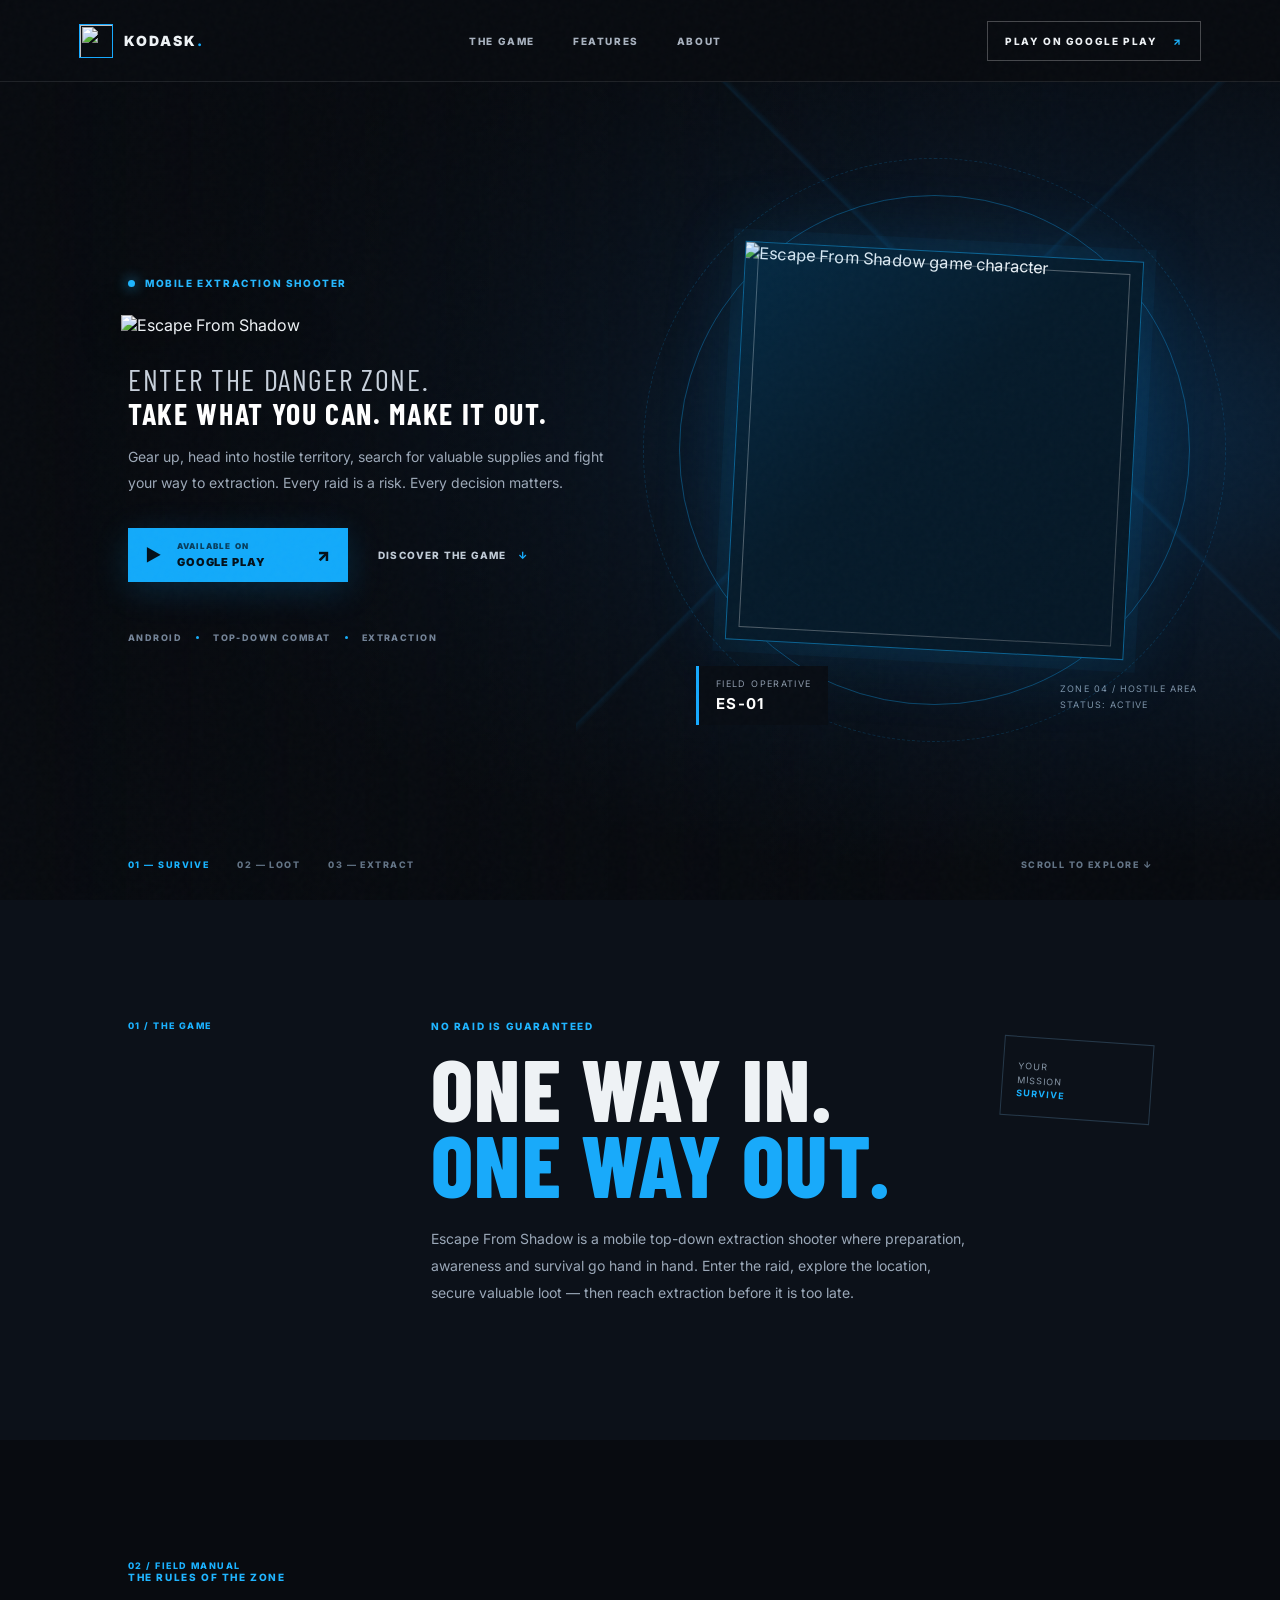
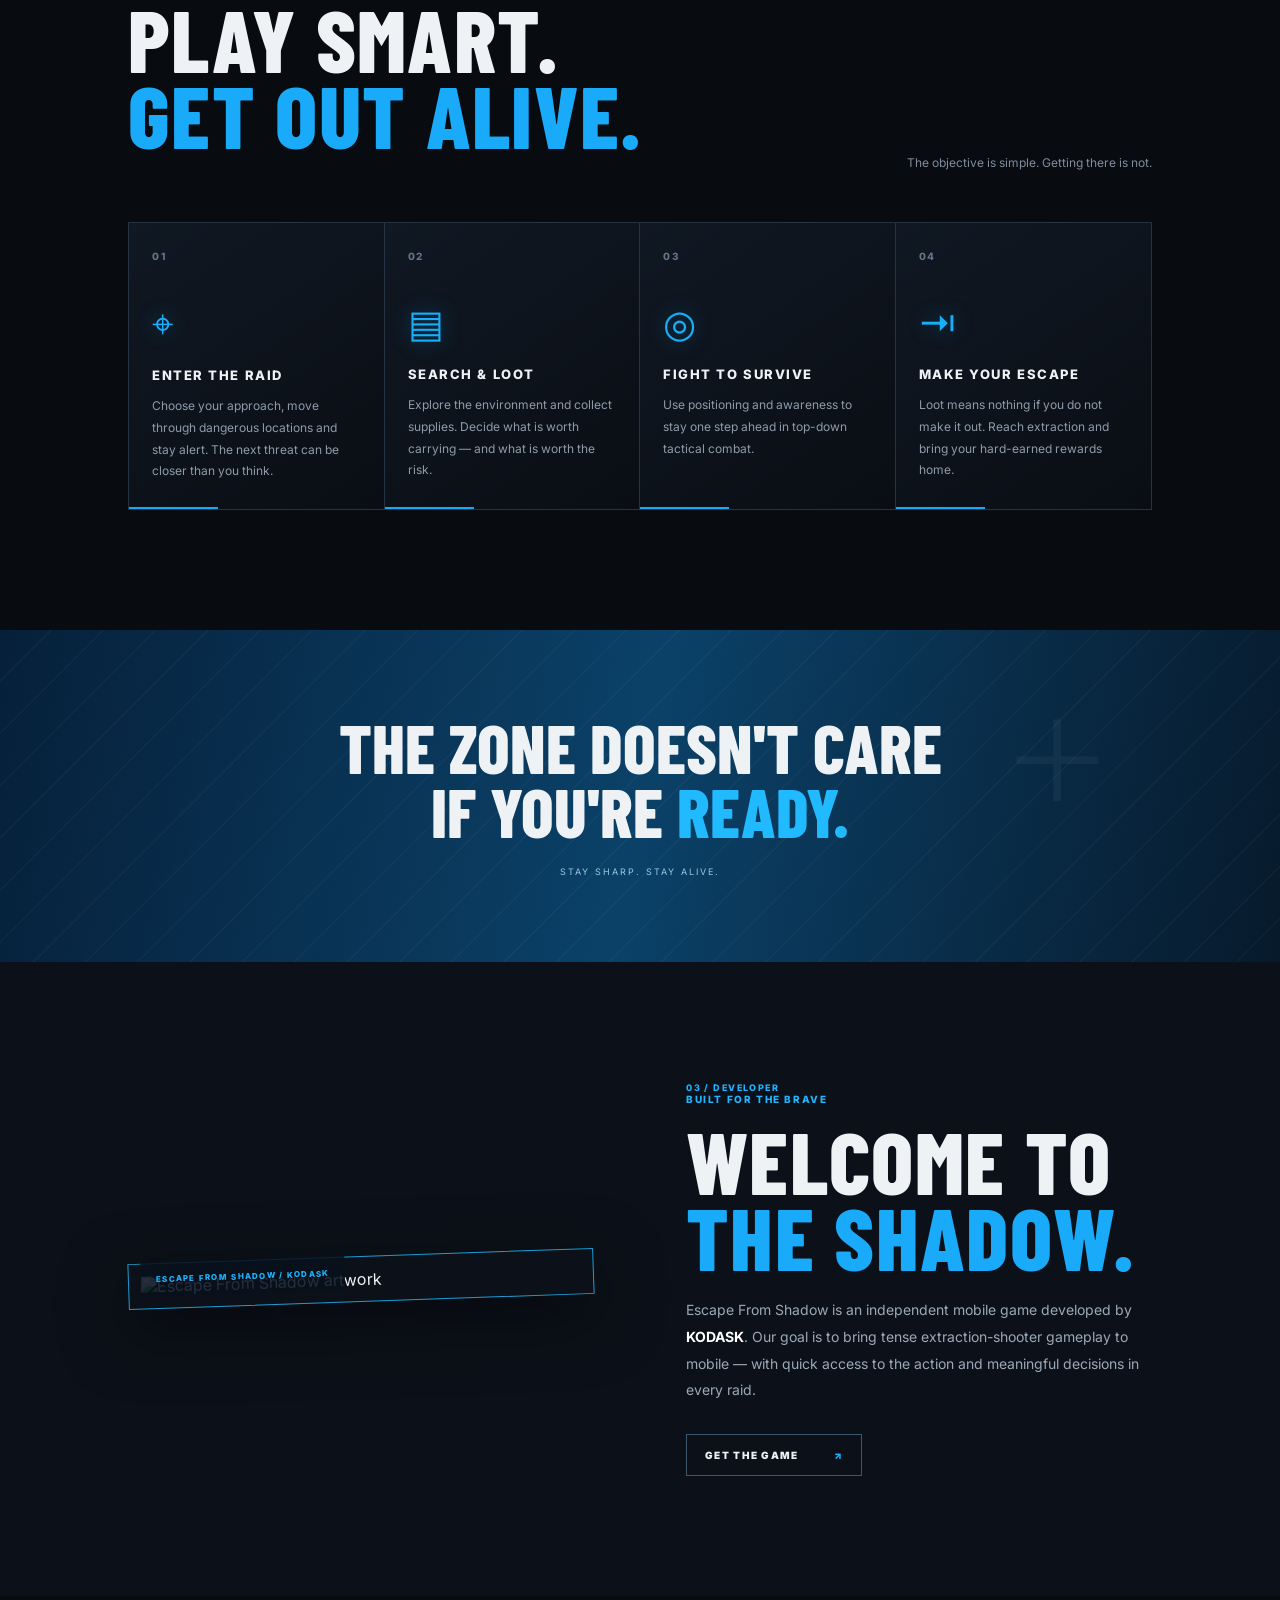
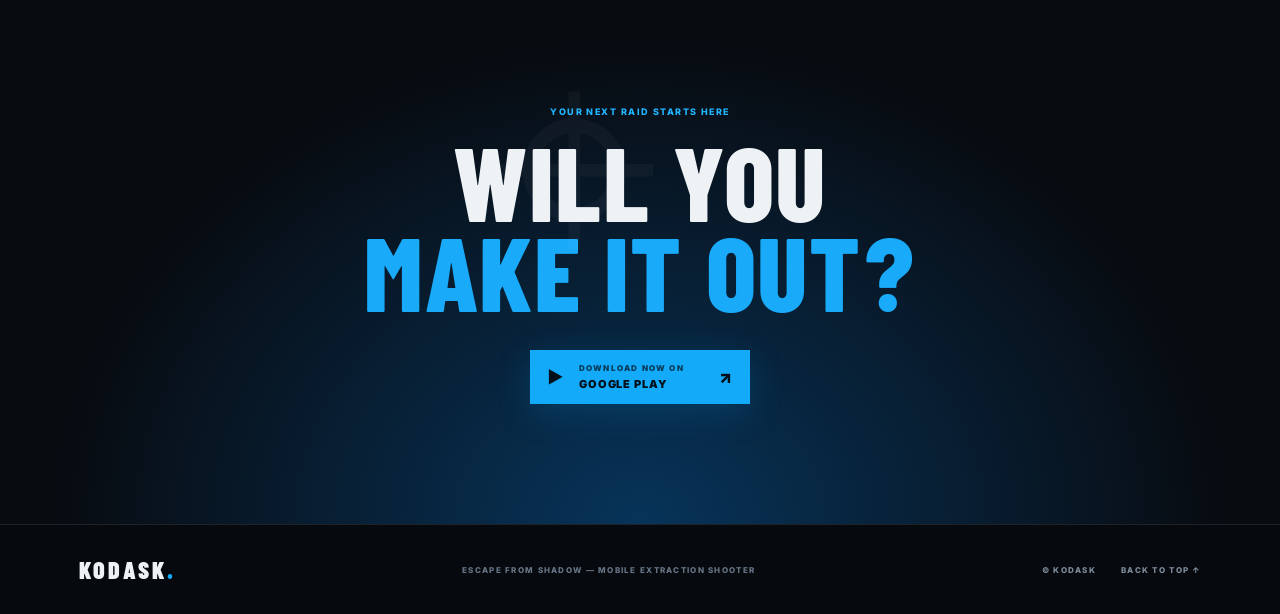
==== index.html @ 55c6c9d5 "test lending" ====
<!doctype html>
<html lang="en">
<head>
  <meta charset="utf-8">
  <meta name="viewport" content="width=device-width, initial-scale=1">
  <meta name="theme-color" content="#080b10">
  <meta name="description" content="Escape From Shadow — a mobile top-down extraction shooter. Gear up, enter the danger zone, collect valuable loot and make it out.">
  <meta property="og:type" content="website">
  <meta property="og:title" content="Escape From Shadow">
  <meta property="og:description" content="Enter the danger zone. Take what you can. Make it out.">
  <meta property="og:image" content="assets/app-icon.png">
  <title>Escape From Shadow — KODASK</title>
  <link rel="icon" type="image/png" href="assets/app-icon.png">
  <link rel="preconnect" href="https://fonts.googleapis.com">
  <link rel="preconnect" href="https://fonts.gstatic.com" crossorigin>
  <link href="https://fonts.googleapis.com/css2?family=Barlow+Condensed:wght@500;600;700;800;900&family=Inter:wght@400;500;600;700;800&display=swap" rel="stylesheet">
  <link rel="stylesheet" href="style.css">
</head>
<body>
  <div class="noise" aria-hidden="true"></div>
  <header class="topbar">
    <a class="brand" href="#top" aria-label="Escape From Shadow home">
      <img src="assets/app-icon.png" alt="" class="brand-icon">
      <span>KODASK<span class="brand-dot">.</span></span>
    </a>
    <nav>
      <a href="#game">THE GAME</a>
      <a href="#features">FEATURES</a>
      <a href="#about">ABOUT</a>
    </nav>
    <a class="nav-cta" href="https://play.google.com/store/apps/details?id=com.kodask.escapefromshadow" target="_blank" rel="noopener">PLAY ON GOOGLE PLAY <span>↗</span></a>
  </header>

  <main id="top">
    <section class="hero">
      <div class="hero-grid"></div>
      <div class="hero-copy">
        <div class="eyebrow"><span class="pulse"></span> MOBILE EXTRACTION SHOOTER</div>
        <img class="wordmark" src="assets/logo.png" alt="Escape From Shadow">
        <p class="hero-lead">ENTER THE DANGER ZONE.<br><strong>TAKE WHAT YOU CAN. MAKE IT OUT.</strong></p>
        <p class="hero-description">Gear up, head into hostile territory, search for valuable supplies and fight your way to extraction. Every raid is a risk. Every decision matters.</p>
        <div class="hero-actions">
          <a class="button button-primary" href="https://play.google.com/store/apps/details?id=com.kodask.escapefromshadow" target="_blank" rel="noopener">
            <span class="play-mark">▶</span><span><small>AVAILABLE ON</small> GOOGLE PLAY</span><span class="arrow">↗</span>
          </a>
          <a class="text-link" href="#game">DISCOVER THE GAME <span>↓</span></a>
        </div>
        <div class="hero-meta"><span>ANDROID</span><i></i><span>TOP-DOWN COMBAT</span><i></i><span>EXTRACTION</span></div>
      </div>
      <div class="hero-art">
        <div class="target target-one"></div><div class="target target-two"></div>
        <div class="art-frame"><img src="assets/app-icon.png" alt="Escape From Shadow game character"></div>
        <div class="art-label"><span>FIELD OPERATIVE</span><b>ES-01</b></div>
        <div class="coordinates">ZONE 04 / HOSTILE AREA<br>STATUS: ACTIVE</div>
      </div>
      <div class="hero-bottom"><span>01 — SURVIVE</span><span>02 — LOOT</span><span>03 — EXTRACT</span><span class="scroll-note">SCROLL TO EXPLORE ↓</span></div>
    </section>

    <section class="intro section" id="game">
      <div class="section-index">01 / THE GAME</div>
      <div class="intro-content">
        <p class="kicker">NO RAID IS GUARANTEED</p>
        <h1>ONE WAY IN.<br><em>ONE WAY OUT.</em></h1>
        <p class="intro-text">Escape From Shadow is a mobile top-down extraction shooter where preparation, awareness and survival go hand in hand. Enter the raid, explore the location, secure valuable loot — then reach extraction before it is too late.</p>
      </div>
      <div class="intro-stamp"><img src="assets/app-icon.png" alt=""><span>YOUR<br>MISSION<br><b>SURVIVE</b></span></div>
    </section>

    <section class="features section" id="features">
      <div class="section-heading">
        <div><div class="section-index">02 / FIELD MANUAL</div><p class="kicker">THE RULES OF THE ZONE</p><h2>PLAY SMART.<br><em>GET OUT ALIVE.</em></h2></div>
        <p class="heading-note">The objective is simple. Getting there is not.</p>
      </div>
      <div class="feature-grid">
        <article class="feature-card feature-main">
          <div class="feature-number">01</div><div class="feature-symbol">⌖</div>
          <h3>ENTER THE RAID</h3><p>Choose your approach, move through dangerous locations and stay alert. The next threat can be closer than you think.</p>
          <span class="card-line"></span>
        </article>
        <article class="feature-card">
          <div class="feature-number">02</div><div class="feature-symbol">▤</div>
          <h3>SEARCH & LOOT</h3><p>Explore the environment and collect supplies. Decide what is worth carrying — and what is worth the risk.</p>
          <span class="card-line"></span>
        </article>
        <article class="feature-card">
          <div class="feature-number">03</div><div class="feature-symbol">◎</div>
          <h3>FIGHT TO SURVIVE</h3><p>Use positioning and awareness to stay one step ahead in top-down tactical combat.</p>
          <span class="card-line"></span>
        </article>
        <article class="feature-card">
          <div class="feature-number">04</div><div class="feature-symbol">⇥</div>
          <h3>MAKE YOUR ESCAPE</h3><p>Loot means nothing if you do not make it out. Reach extraction and bring your hard-earned rewards home.</p>
          <span class="card-line"></span>
        </article>
      </div>
    </section>

    <section class="quote-band">
      <div class="quote-cross">+</div>
      <p>THE ZONE DOESN'T CARE<br>IF YOU'RE <em>READY.</em></p>
      <span>STAY SHARP. STAY ALIVE.</span>
    </section>

    <section class="about section" id="about">
      <div class="about-image"><img src="assets/app-icon.png" alt="Escape From Shadow artwork"><div class="image-tag">ESCAPE FROM SHADOW / KODASK</div></div>
      <div class="about-copy">
        <div class="section-index">03 / DEVELOPER</div>
        <p class="kicker">BUILT FOR THE BRAVE</p>
        <h2>WELCOME TO<br><em>THE SHADOW.</em></h2>
        <p>Escape From Shadow is an independent mobile game developed by <strong>KODASK</strong>. Our goal is to bring tense extraction-shooter gameplay to mobile — with quick access to the action and meaningful decisions in every raid.</p>
        <a class="outline-link" href="https://play.google.com/store/apps/details?id=com.kodask.escapefromshadow" target="_blank" rel="noopener">GET THE GAME <span>↗</span></a>
      </div>
    </section>

    <section class="final-cta">
      <div class="final-crosshair">⌖</div>
      <p class="kicker">YOUR NEXT RAID STARTS HERE</p>
      <h2>WILL YOU<br><em>MAKE IT OUT?</em></h2>
      <a class="button button-primary" href="https://play.google.com/store/apps/details?id=com.kodask.escapefromshadow" target="_blank" rel="noopener"><span class="play-mark">▶</span><span><small>DOWNLOAD NOW ON</small> GOOGLE PLAY</span><span class="arrow">↗</span></a>
    </section>
  </main>

  <footer>
    <a class="footer-brand" href="#top">KODASK<span>.</span></a>
    <p>ESCAPE FROM SHADOW — MOBILE EXTRACTION SHOOTER</p>
    <div class="footer-right"><span>© <span id="year"></span> KODASK</span><a href="#top">BACK TO TOP ↑</a></div>
  </footer>
  <script src="script.js"></script>
</body>
</html>
---- style.css ----
*{box-sizing:border-box}html{scroll-behavior:smooth}body{margin:0;background:#080b10;color:#eef2f5;font-family:Inter,Arial,sans-serif;overflow-x:hidden}a{color:inherit;text-decoration:none}.noise{position:fixed;inset:0;pointer-events:none;z-index:10;opacity:.045;background-image:url("data:image/svg+xml,%3Csvg viewBox='0 0 180 180' xmlns='http://www.w3.org/2000/svg'%3E%3Cfilter id='n'%3E%3CfeTurbulence type='fractalNoise' baseFrequency='.9' numOctaves='3' stitchTiles='stitch'/%3E%3C/filter%3E%3Crect width='100%25' height='100%25' filter='url(%23n)' opacity='.45'/%3E%3C/svg%3E")}.topbar{height:82px;padding:0 6.2%;display:flex;align-items:center;justify-content:space-between;border-bottom:1px solid #ffffff18;background:#080b10;position:absolute;z-index:5;top:0;left:0;width:100%}.brand{display:flex;align-items:center;gap:11px;font-weight:900;letter-spacing:.14em;font-size:14px}.brand-icon{width:34px;height:34px;object-fit:cover;border:1px solid #16a9ff}.brand-dot,.footer-brand span{color:#11aaff}.topbar nav{display:flex;gap:38px}.topbar nav a,.nav-cta,.hero-meta,.eyebrow,.hero-bottom,.section-index,.kicker,.feature-number,.feature-card h3,.image-tag,footer p,.footer-right{font-size:10px;font-weight:800;letter-spacing:.16em}.topbar nav a{color:#a9b3c0;transition:.2s}.topbar nav a:hover,.text-link:hover{color:#20b5ff}.nav-cta{border:1px solid #ffffff40;padding:13px 17px;transition:.2s}.nav-cta:hover,.outline-link:hover{background:#12a9f5;color:#06111a;border-color:#12a9f5}.nav-cta span{color:#1bb4ff;margin-left:12px}.hero{min-height:780px;height:100vh;max-height:980px;position:relative;display:flex;align-items:center;padding:120px 10% 100px;overflow:hidden;background:radial-gradient(ellipse at 78% 48%,#092c4b 0%,#0a1726 28%,#080b10 66%)}.hero:before{content:"";position:absolute;inset:0;background:linear-gradient(90deg,#080b10 0%,#080b10ee 39%,transparent 100%),repeating-linear-gradient(0deg,transparent 0 79px,#ffffff08 80px),repeating-linear-gradient(90deg,transparent 0 79px,#ffffff08 80px);mask-image:linear-gradient(90deg,#000,transparent 95%)}.hero-grid{position:absolute;right:0;top:0;width:55%;height:100%;background:linear-gradient(135deg,transparent 45%,#0785d31a 45.2%,transparent 45.7%),linear-gradient(45deg,transparent 60%,#0785d31c 60.2%,transparent 60.7%)}.hero-copy{position:relative;z-index:2;width:58%;max-width:690px}.eyebrow{color:#26b8ff;display:flex;align-items:center;gap:10px;margin-bottom:26px}.pulse{width:7px;height:7px;border-radius:50%;background:#20b7ff;box-shadow:0 0 13px #20b7ff}.wordmark{width:min(100%,570px);height:auto;max-height:230px;object-fit:contain;object-position:left center;display:block;margin-left:-7px;filter:drop-shadow(0 6px 18px #000)}.hero-lead{font-family:"Barlow Condensed",sans-serif;font-size:clamp(20px,2.5vw,30px);line-height:1.12;letter-spacing:.055em;margin:28px 0 14px;color:#c8d1dc}.hero-lead strong{color:#fff}.hero-description{max-width:480px;color:#9da9b8;font-size:14px;line-height:1.85}.hero-actions{display:flex;align-items:center;gap:30px;margin-top:32px}.button{display:inline-flex;align-items:center;gap:14px;padding:13px 17px;min-width:220px;font-size:11px;font-weight:900;letter-spacing:.08em}.button-primary{background:#13aafa;color:#04111b;box-shadow:0 8px 35px #008fe833;transition:.2s}.button-primary:hover{background:#65ceff;transform:translateY(-3px)}.button small{display:block;font-size:8px;letter-spacing:.15em;opacity:.7;margin-bottom:4px}.play-mark{font-size:17px}.arrow{margin-left:auto;font-size:17px}.text-link{font-size:10px;font-weight:800;letter-spacing:.12em;color:#c1ccd7}.text-link span{color:#16adff;margin-left:8px}.hero-meta{display:flex;align-items:center;gap:14px;color:#738397;margin-top:50px;font-size:9px}.hero-meta i{width:3px;height:3px;background:#18aefa;border-radius:50%}.hero-art{position:absolute;right:8%;top:16%;width:38%;height:68%;max-width:550px;display:grid;place-items:center}.art-frame{position:relative;width:min(82%,440px);aspect-ratio:1;z-index:1;border:1px solid #13aafa80;box-shadow:0 0 0 12px #13aafa0b,0 0 80px #0789d333;transform:rotate(3deg);background:#061b2b;overflow:hidden}.art-frame:before,.art-frame:after{content:"";position:absolute;z-index:2;pointer-events:none}.art-frame:before{inset:12px;border:1px solid #ffffff4d}.art-frame:after{inset:0;background:linear-gradient(135deg,#008fe822,transparent 45%,#06101b55)}.art-frame img{width:100%;height:100%;object-fit:cover;transform:scale(1.02)}.target{position:absolute;border:1px solid #14aaff55;border-radius:50%;aspect-ratio:1}.target-one{width:105%;}.target-two{width:120%;border-style:dashed;opacity:.5}.art-label{position:absolute;z-index:3;bottom:5%;left:1%;background:#080d14;border-left:3px solid #16aaff;padding:12px 17px;font-size:9px;letter-spacing:.15em;color:#8d9aab}.art-label b{display:block;color:#fff;font-size:15px;margin-top:5px}.coordinates{position:absolute;right:-4%;bottom:7%;font-size:9px;line-height:1.8;letter-spacing:.12em;color:#7f94a9}.hero-bottom{position:absolute;bottom:30px;left:10%;right:10%;display:flex;gap:28px;color:#637486;font-size:9px}.hero-bottom span:first-child{color:#18b3ff}.scroll-note{margin-left:auto}.section{padding:120px 10%;position:relative}.section-index{color:#1bb2ff;font-size:9px}.intro{display:grid;grid-template-columns:1fr 2fr 150px;gap:35px;align-items:start;background:#0c1119}.intro-content{max-width:650px}.kicker{color:#20b5ff;margin:0 0 18px}.intro h1,.section h2,.final-cta h2{font-family:"Barlow Condensed",sans-serif;font-size:clamp(52px,7vw,88px);line-height:.86;letter-spacing:.015em;margin:0 0 25px;font-weight:800}.intro h1 em,.section h2 em,.final-cta h2 em{font-style:normal;color:#19aafa}.intro-text,.about-copy>p:not(.kicker){color:#9ba8b8;font-size:14px;line-height:1.9;max-width:610px}.intro-stamp{border:1px solid #26394a;padding:10px;transform:rotate(4deg);margin-top:20px}.intro-stamp img{width:100%;display:block}.intro-stamp span{display:block;font-size:9px;line-height:1.5;letter-spacing:.12em;padding:12px 4px 5px;color:#8796a6}.intro-stamp b{color:#18b2ff}.features{background:#080b10}.section-heading{display:flex;justify-content:space-between;align-items:end;margin-bottom:45px}.heading-note{color:#7f8d9d;font-size:12px;margin-bottom:7px}.feature-grid{display:grid;grid-template-columns:repeat(4,1fr);border:1px solid #263342}.feature-card{min-height:280px;padding:27px 23px;position:relative;background:linear-gradient(145deg,#101823,#0a0e14);border-right:1px solid #263342;overflow:hidden;transition:.25s}.feature-card:last-child{border-right:0}.feature-card:hover{background:linear-gradient(145deg,#102b40,#0b131d);transform:translateY(-5px)}.feature-number{color:#637487}.feature-symbol{font-size:38px;color:#17aefa;margin:38px 0 20px;text-shadow:0 0 20px #0c9be966}.feature-card h3{font-size:13px;letter-spacing:.12em;margin:0 0 12px}.feature-card p{font-size:12px;line-height:1.8;color:#8e9baa;margin:0}.card-line{position:absolute;bottom:0;left:0;width:35%;height:2px;background:#14aafa}.quote-band{padding:85px 10%;text-align:center;background:linear-gradient(100deg,#06203a,#0b4168 50%,#071a2c);position:relative;overflow:hidden}.quote-band:before{content:"";position:absolute;inset:0;background:repeating-linear-gradient(135deg,transparent 0 35px,#ffffff08 36px 37px)}.quote-band p{position:relative;font-family:"Barlow Condensed",sans-serif;font-size:clamp(38px,6vw,68px);font-weight:800;line-height:.95;margin:0}.quote-band em{font-style:normal;color:#22baff}.quote-band span{position:relative;display:block;font-size:9px;letter-spacing:.22em;color:#9bc9e4;margin-top:22px}.quote-cross{position:absolute;right:13%;top:20px;font-size:190px;line-height:1;color:#ffffff0b;font-weight:200}.about{display:grid;grid-template-columns:1fr 1fr;gap:9%;align-items:center;background:#0c1119}.about-image{position:relative;border:1px solid #1d9bd2;padding:12px;transform:rotate(-2deg);box-shadow:0 20px 65px #0008}.about-image img{width:100%;display:block}.image-tag{position:absolute;bottom:12px;left:12px;background:#07111cdd;padding:12px 15px;color:#1bb5ff;font-size:8px}.about-copy h2{margin-bottom:23px}.about-copy>p:not(.kicker){margin-bottom:30px}.about-copy strong{color:#fff}.outline-link{display:inline-flex;gap:35px;align-items:center;border:1px solid #3d566c;padding:14px 18px;font-size:10px;font-weight:900;letter-spacing:.13em;transition:.2s}.outline-link span{color:#16b3ff}.final-cta{text-align:center;padding:110px 20px 120px;background:radial-gradient(ellipse at 50% 100%,#07345a 0%,#080b10 65%);position:relative;overflow:hidden}.final-cta .kicker{font-size:9px}.final-cta h2{font-size:clamp(60px,9vw,105px);margin-bottom:35px}.final-cta .button{margin:auto;text-align:left}.final-crosshair{position:absolute;font-size:300px;line-height:1;color:#ffffff08;left:calc(50% - 150px);top:15px}footer{padding:30px 6.2%;border-top:1px solid #ffffff1a;display:flex;align-items:center;justify-content:space-between;gap:20px;background:#06090d}.footer-brand{font-family:"Barlow Condensed",sans-serif;font-size:24px;font-weight:900;letter-spacing:.12em}footer p{color:#667587;font-size:8px}.footer-right{display:flex;gap:25px;color:#7d8b9a;font-size:8px}.footer-right a:hover{color:#1bb2ff}
@media(max-width:900px){.hero{padding-left:7%;padding-right:7%}.hero-copy{width:62%}.hero-art{right:3%;width:39%}.section{padding:90px 7%}.intro{grid-template-columns:1fr 2.5fr}.intro-stamp{display:none}.feature-grid{grid-template-columns:repeat(2,1fr)}.feature-card:nth-child(2){border-right:0}.feature-card:nth-child(-n+2){border-bottom:1px solid #263342}.hero-bottom{left:7%;right:7%}}
@media(max-width:650px){.topbar{height:68px;padding:0 5%}.brand{font-size:12px}.brand-icon{width:30px;height:30px}.topbar nav{display:none}.nav-cta{font-size:8px;padding:11px 10px}.hero{height:auto;min-height:900px;max-height:none;display:block;padding:130px 7% 85px;background:radial-gradient(ellipse at 50% 75%,#092c4b 0%,#080b10 65%)}.hero:before{background:repeating-linear-gradient(0deg,transparent 0 59px,#ffffff08 60px),repeating-linear-gradient(90deg,transparent 0 59px,#ffffff08 60px)}.hero-copy{width:100%}.wordmark{max-height:150px;width:100%}.hero-description{font-size:13px}.hero-actions{gap:17px;flex-wrap:wrap}.button{min-width:205px}.text-link{font-size:9px}.hero-meta{font-size:7px;gap:8px;margin-top:27px}.hero-art{position:relative;top:auto;right:auto;width:78%;height:auto;margin:42px auto 0;aspect-ratio:1}.art-frame{width:80%}.coordinates{right:-17%;bottom:5%;font-size:7px}.art-label{left:-9%;bottom:2%;font-size:8px}.hero-bottom{left:7%;right:7%;bottom:22px;gap:13px;font-size:7px}.scroll-note{display:none}.section{padding:75px 7%}.intro{display:block}.intro-content{margin-top:35px}.intro h1,.section h2{font-size:62px}.section-heading{display:block}.heading-note{margin-top:22px}.feature-grid{grid-template-columns:1fr}.feature-card{min-height:235px;border-right:0;border-bottom:1px solid #263342!important}.feature-card:last-child{border-bottom:0!important}.feature-symbol{margin:25px 0 13px}.quote-band{padding:65px 7%}.about{grid-template-columns:1fr;gap:55px}.about-image{width:88%;margin:auto}.about-copy h2{font-size:65px}.final-cta{padding:85px 7%}.final-cta h2{font-size:70px}footer{padding:25px 7%;flex-wrap:wrap}.footer-brand{width:100%}footer p{order:3;width:100%;line-height:1.7}.footer-right{margin-left:auto;gap:15px}}
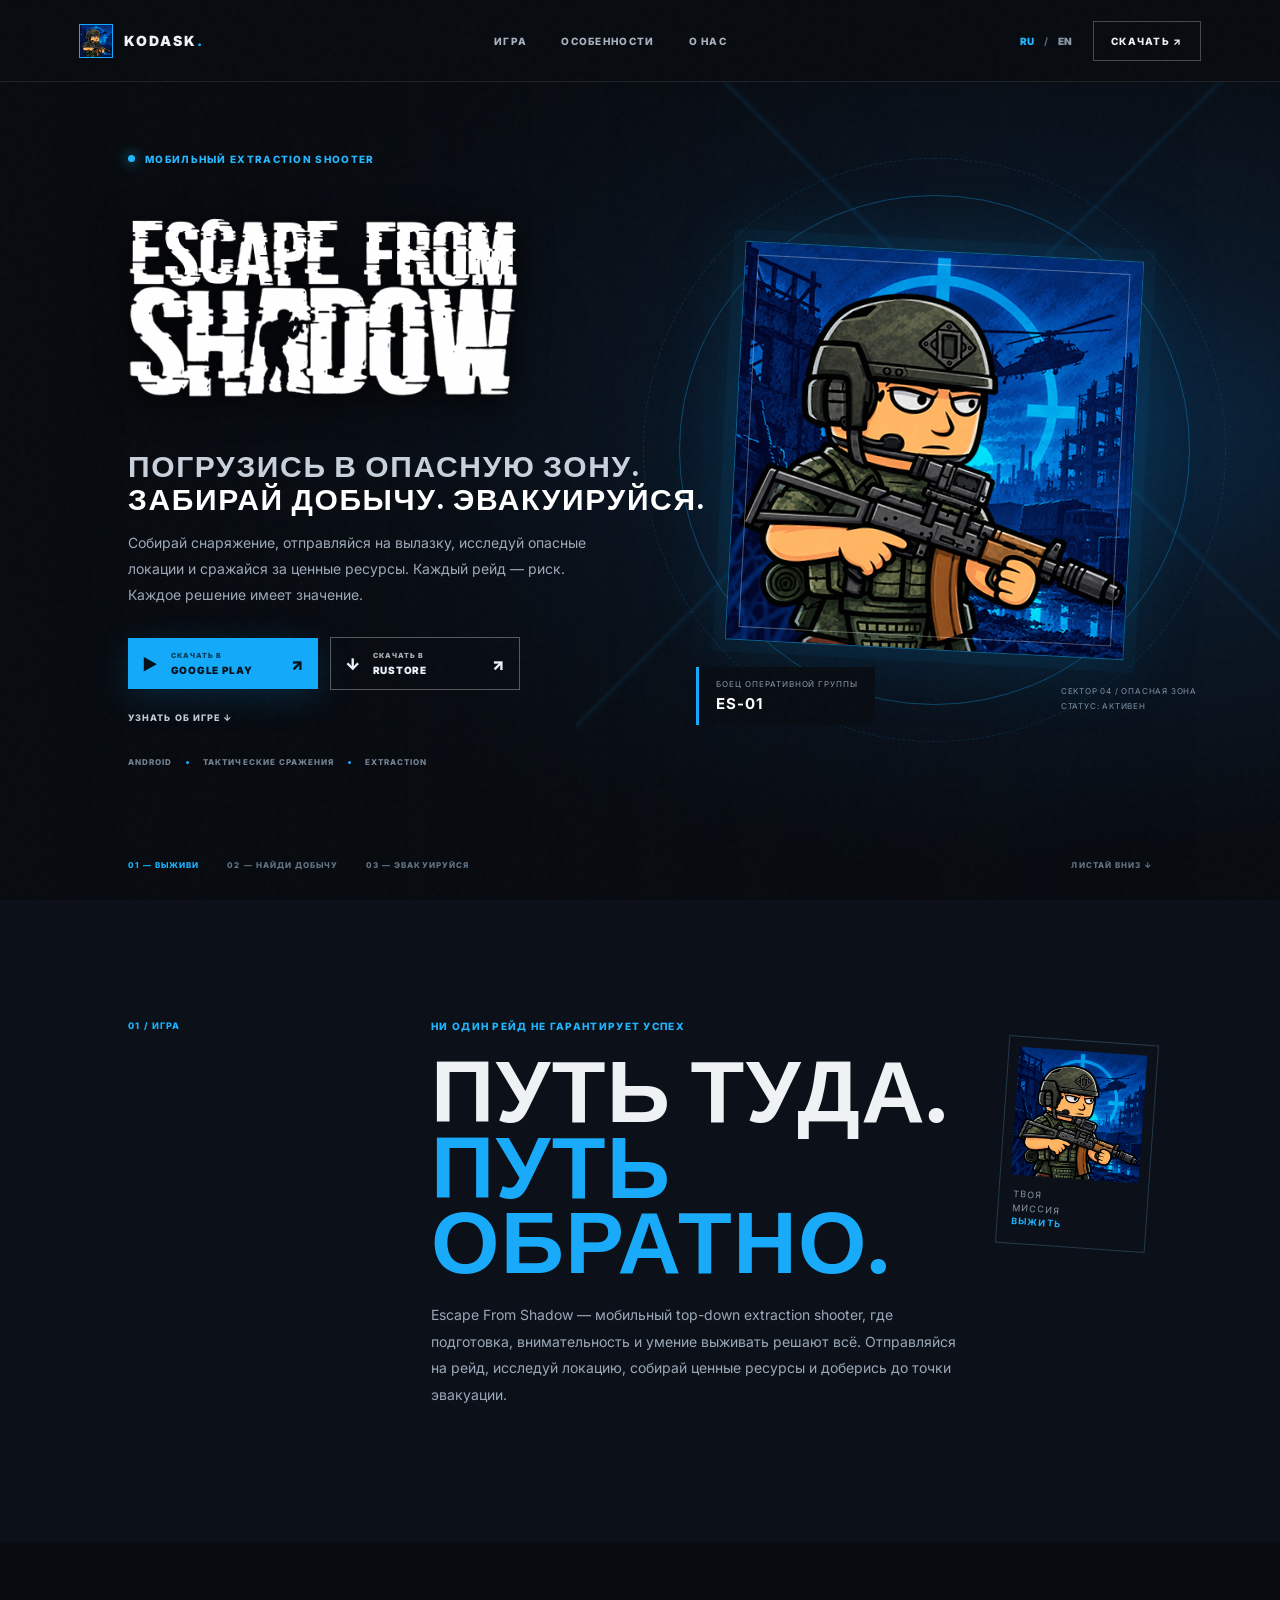
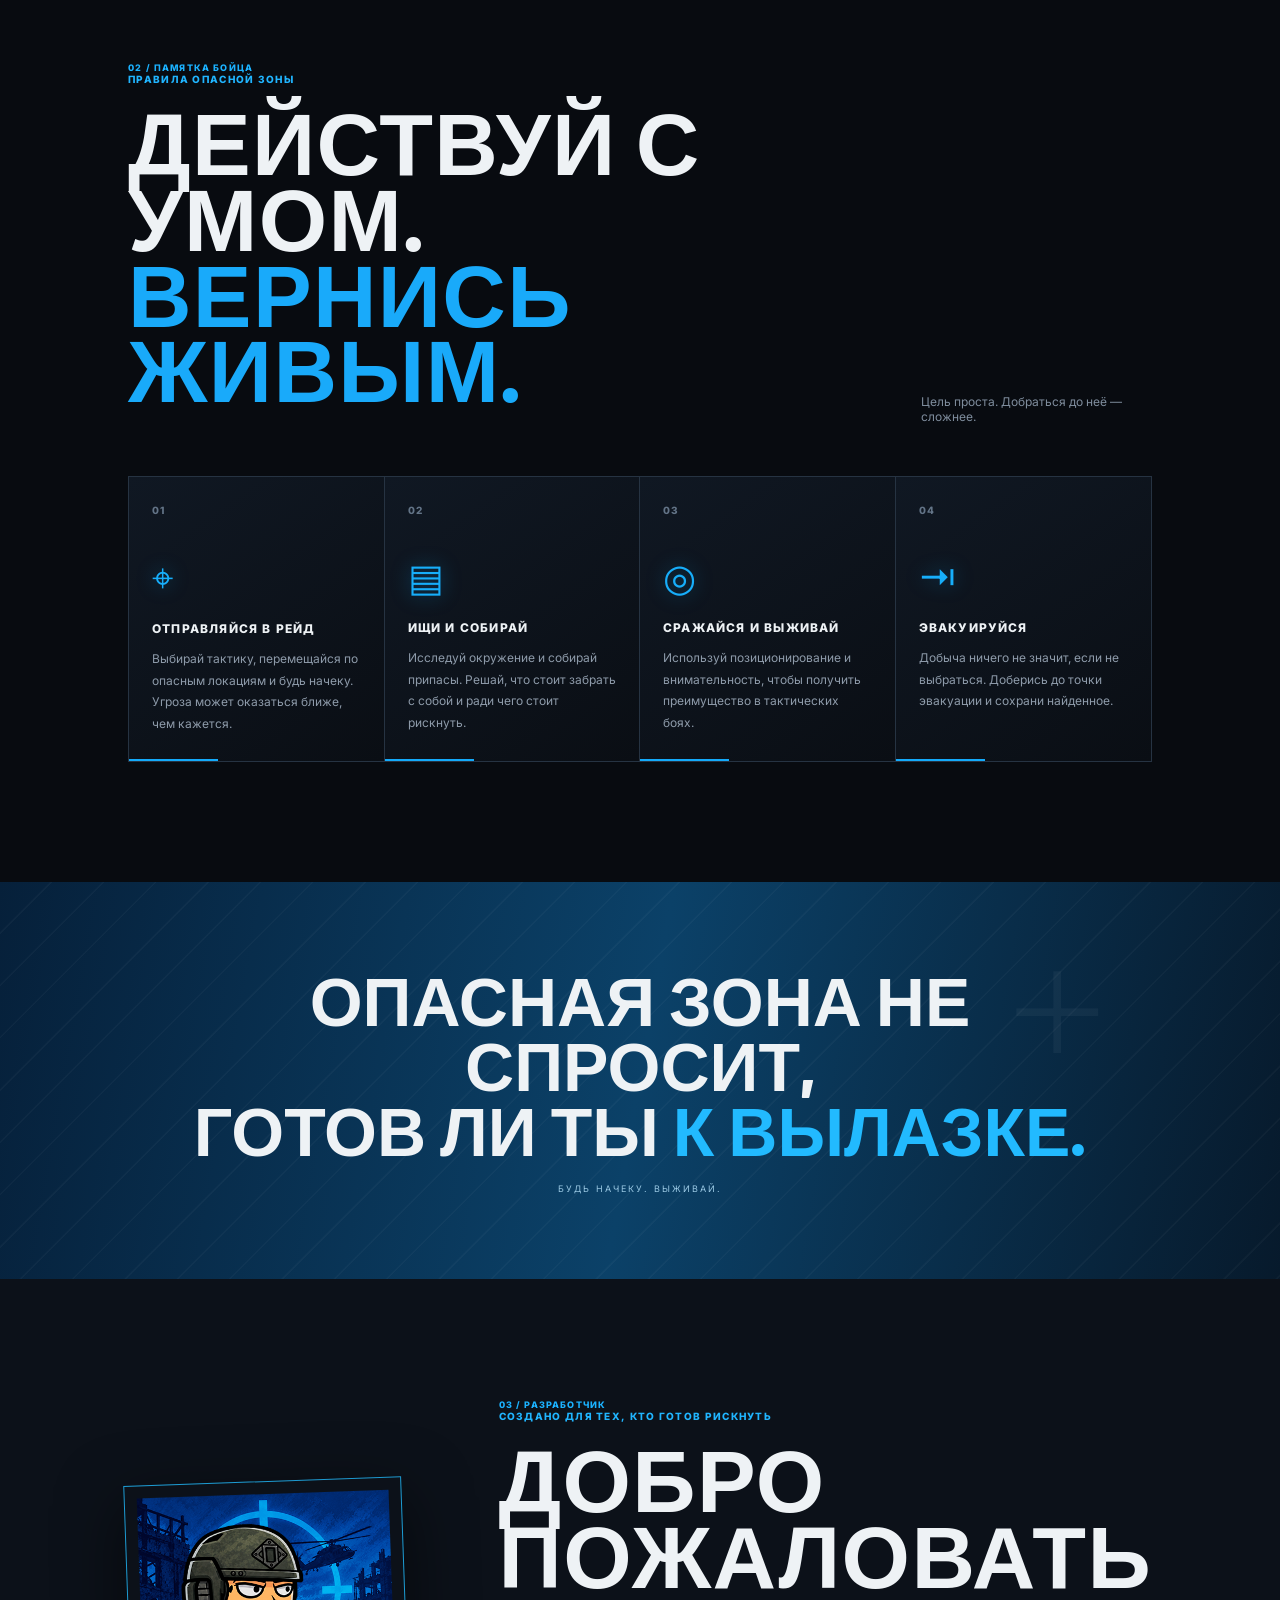
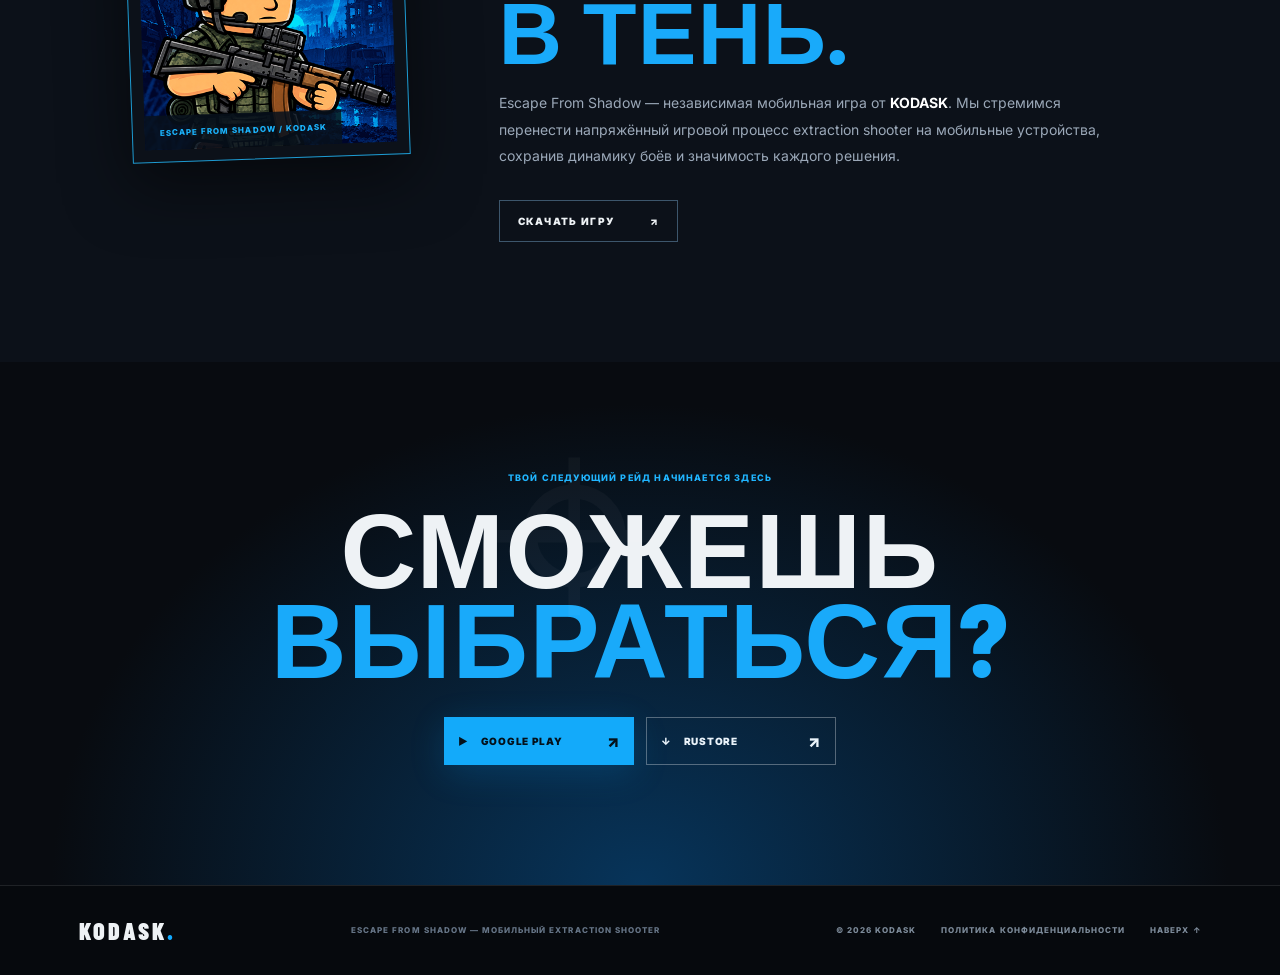
==== commit 4c683410: "policy and translation" ====
--- a/index.html
+++ b/index.html
@@ -1,130 +1,423 @@
-<!doctype html>
-<html lang="en">
+<!DOCTYPE html>
+<html lang="ru">
 <head>
-  <meta charset="utf-8">
-  <meta name="viewport" content="width=device-width, initial-scale=1">
-  <meta name="theme-color" content="#080b10">
-  <meta name="description" content="Escape From Shadow — a mobile top-down extraction shooter. Gear up, enter the danger zone, collect valuable loot and make it out.">
-  <meta property="og:type" content="website">
-  <meta property="og:title" content="Escape From Shadow">
-  <meta property="og:description" content="Enter the danger zone. Take what you can. Make it out.">
-  <meta property="og:image" content="assets/app-icon.png">
-  <title>Escape From Shadow — KODASK</title>
-  <link rel="icon" type="image/png" href="assets/app-icon.png">
-  <link rel="preconnect" href="https://fonts.googleapis.com">
-  <link rel="preconnect" href="https://fonts.gstatic.com" crossorigin>
-  <link href="https://fonts.googleapis.com/css2?family=Barlow+Condensed:wght@500;600;700;800;900&family=Inter:wght@400;500;600;700;800&display=swap" rel="stylesheet">
-  <link rel="stylesheet" href="style.css">
+    <meta charset="UTF-8">
+    <meta name="viewport" content="width=device-width, initial-scale=1">
+    <meta name="theme-color" content="#080b10">
+
+    <title>Escape From Shadow — KODASK</title>
+
+    <meta name="description" content="Escape From Shadow — мобильный extraction shooter. Собирай снаряжение, отправляйся в опасную зону, добывай ресурсы и эвакуируйся.">
+
+    <meta property="og:type" content="website">
+    <meta property="og:title" content="Escape From Shadow — KODASK">
+    <meta property="og:description" content="Погрузись в опасную зону. Забирай добычу. Эвакуируйся.">
+    <meta property="og:image" content="assets/app-icon.png">
+
+    <link rel="icon" href="assets/app-icon.png">
+    <link rel="stylesheet" href="style.css">
+
+    <link rel="preconnect" href="https://fonts.googleapis.com">
+    <link rel="preconnect" href="https://fonts.gstatic.com" crossorigin>
+    <link href="https://fonts.googleapis.com/css2?family=Barlow+Condensed:wght@500;600;700;800;900&family=Inter:wght@400;500;600;700;800&display=swap" rel="stylesheet">
 </head>
+
 <body>
-  <div class="noise" aria-hidden="true"></div>
-  <header class="topbar">
-    <a class="brand" href="#top" aria-label="Escape From Shadow home">
-      <img src="assets/app-icon.png" alt="" class="brand-icon">
-      <span>KODASK<span class="brand-dot">.</span></span>
+
+<div class="noise"></div>
+
+<header class="topbar">
+
+    <a class="brand" href="#top">
+        <img src="assets/app-icon.png" alt="KODASK">
+        <span>KODASK<span class="blue">.</span></span>
     </a>
+
     <nav>
-      <a href="#game">THE GAME</a>
-      <a href="#features">FEATURES</a>
-      <a href="#about">ABOUT</a>
+        <a href="#game" data-i18n="navGame">ИГРА</a>
+        <a href="#features" data-i18n="navFeatures">ОСОБЕННОСТИ</a>
+        <a href="#about" data-i18n="navAbout">О НАС</a>
     </nav>
-    <a class="nav-cta" href="https://play.google.com/store/apps/details?id=com.kodask.escapefromshadow" target="_blank" rel="noopener">PLAY ON GOOGLE PLAY <span>↗</span></a>
-  </header>
-
-  <main id="top">
+
+    <div class="header-right">
+
+        <div class="language-switch">
+            <button class="lang-button active" data-lang="ru">RU</button>
+            <span>/</span>
+            <button class="lang-button" data-lang="en">EN</button>
+        </div>
+
+        <a class="nav-cta" href="https://play.google.com/store/apps/details?id=com.kodask.escapefromshadow" target="_blank" rel="noopener" data-i18n="download">
+            GOOGLE PLAY ↗
+        </a>
+
+    </div>
+
+</header>
+
+
+<main id="top">
+
+    <!-- HERO -->
+
     <section class="hero">
-      <div class="hero-grid"></div>
-      <div class="hero-copy">
-        <div class="eyebrow"><span class="pulse"></span> MOBILE EXTRACTION SHOOTER</div>
-        <img class="wordmark" src="assets/logo.png" alt="Escape From Shadow">
-        <p class="hero-lead">ENTER THE DANGER ZONE.<br><strong>TAKE WHAT YOU CAN. MAKE IT OUT.</strong></p>
-        <p class="hero-description">Gear up, head into hostile territory, search for valuable supplies and fight your way to extraction. Every raid is a risk. Every decision matters.</p>
-        <div class="hero-actions">
-          <a class="button button-primary" href="https://play.google.com/store/apps/details?id=com.kodask.escapefromshadow" target="_blank" rel="noopener">
-            <span class="play-mark">▶</span><span><small>AVAILABLE ON</small> GOOGLE PLAY</span><span class="arrow">↗</span>
-          </a>
-          <a class="text-link" href="#game">DISCOVER THE GAME <span>↓</span></a>
-        </div>
-        <div class="hero-meta"><span>ANDROID</span><i></i><span>TOP-DOWN COMBAT</span><i></i><span>EXTRACTION</span></div>
-      </div>
-      <div class="hero-art">
-        <div class="target target-one"></div><div class="target target-two"></div>
-        <div class="art-frame"><img src="assets/app-icon.png" alt="Escape From Shadow game character"></div>
-        <div class="art-label"><span>FIELD OPERATIVE</span><b>ES-01</b></div>
-        <div class="coordinates">ZONE 04 / HOSTILE AREA<br>STATUS: ACTIVE</div>
-      </div>
-      <div class="hero-bottom"><span>01 — SURVIVE</span><span>02 — LOOT</span><span>03 — EXTRACT</span><span class="scroll-note">SCROLL TO EXPLORE ↓</span></div>
-    </section>
+
+        <div class="hero-grid"></div>
+
+        <div class="hero-copy">
+
+            <div class="eyebrow">
+                <span class="pulse"></span>
+                <span data-i18n="eyebrow">МОБИЛЬНЫЙ EXTRACTION SHOOTER</span>
+            </div>
+
+            <img class="wordmark" src="assets/logo.png" alt="Escape From Shadow">
+
+            <h1 class="hero-lead" data-i18n="heroTitle">
+                ПОГРУЗИСЬ В ОПАСНУЮ ЗОНУ.
+                <strong>ЗАБИРАЙ ДОБЫЧУ. ЭВАКУИРУЙСЯ.</strong>
+            </h1>
+
+            <p class="hero-description" data-i18n="heroDescription">
+                Собирай снаряжение, отправляйся на вылазку, исследуй опасные локации и сражайся за ценные ресурсы. Каждый рейд — риск. Каждое решение имеет значение.
+            </p>
+
+            <div class="hero-actions">
+
+				<a class="button button-primary"
+                   href="https://play.google.com/store/apps/details?id=com.kodask.escapefromshadow"
+                   target="_blank" rel="noopener">
+
+                    <span class="store-icon">▶</span>
+                    <span>
+                        <small data-i18n="getOn">СКАЧАТЬ В</small>
+                        GOOGLE PLAY
+                    </span>
+                    <span class="arrow">↗</span>
+
+                </a>
+
+                <a class="button button-secondary"
+                   href="https://www.rustore.ru/catalog/app/com.kodask.escapefromshadow"
+                   target="_blank" rel="noopener">
+
+                    <span class="store-icon">↓</span>
+                    <span>
+                        <small data-i18n="getOn">СКАЧАТЬ В</small>
+                        RUSTORE
+                    </span>
+                    <span class="arrow">↗</span>
+
+                </a>
+
+            </div>
+
+            <a class="text-link" href="#game">
+                <span data-i18n="discover">УЗНАТЬ ОБ ИГРЕ</span> ↓
+            </a>
+
+            <div class="hero-meta">
+                <span>ANDROID</span>
+                <i></i>
+                <span data-i18n="metaCombat">ТАКТИЧЕСКИЕ СРАЖЕНИЯ</span>
+                <i></i>
+                <span>EXTRACTION</span>
+            </div>
+
+        </div>
+
+
+        <div class="hero-art">
+
+            <div class="target target-one"></div>
+            <div class="target target-two"></div>
+
+            <div class="art-frame">
+                <img src="assets/app-icon.png" alt="Escape From Shadow">
+            </div>
+
+            <div class="art-label">
+                <span data-i18n="operative">БОЕЦ ОПЕРАТИВНОЙ ГРУППЫ</span>
+                <b>ES-01</b>
+            </div>
+
+            <div class="coordinates" data-i18n="coordinates">
+                СЕКТОР 04 / ОПАСНАЯ ЗОНА<br>
+                СТАТУС: АКТИВЕН
+            </div>
+
+        </div>
+
+
+        <div class="hero-bottom">
+            <span data-i18n="step1">01 — ВЫЖИВИ</span>
+            <span data-i18n="step2">02 — НАЙДИ ДОБЫЧУ</span>
+            <span data-i18n="step3">03 — ЭВАКУИРУЙСЯ</span>
+            <span class="scroll-note" data-i18n="scroll">ЛИСТАЙ ВНИЗ ↓</span>
+        </div>
+
+    </section>
+
+
+    <!-- GAME -->
 
     <section class="intro section" id="game">
-      <div class="section-index">01 / THE GAME</div>
-      <div class="intro-content">
-        <p class="kicker">NO RAID IS GUARANTEED</p>
-        <h1>ONE WAY IN.<br><em>ONE WAY OUT.</em></h1>
-        <p class="intro-text">Escape From Shadow is a mobile top-down extraction shooter where preparation, awareness and survival go hand in hand. Enter the raid, explore the location, secure valuable loot — then reach extraction before it is too late.</p>
-      </div>
-      <div class="intro-stamp"><img src="assets/app-icon.png" alt=""><span>YOUR<br>MISSION<br><b>SURVIVE</b></span></div>
-    </section>
+
+        <div class="section-index">01 / <span data-i18n="gameLabel">ИГРА</span></div>
+
+        <div class="intro-content">
+
+            <p class="kicker" data-i18n="gameKicker">
+                НИ ОДИН РЕЙД НЕ ГАРАНТИРУЕТ УСПЕХ
+            </p>
+
+            <h2 data-i18n="gameTitle">
+                ПУТЬ ТУДА.<br>
+                <em>ПУТЬ ОБРАТНО.</em>
+            </h2>
+
+            <p class="intro-text" data-i18n="gameDescription">
+                Escape From Shadow — мобильный top-down extraction shooter, где подготовка, внимательность и умение выживать решают всё. Отправляйся на рейд, исследуй локацию, собирай ценные ресурсы и доберись до точки эвакуации.
+            </p>
+
+        </div>
+
+        <div class="intro-stamp">
+            <img src="assets/app-icon.png" alt="">
+            <span data-i18n="stamp">
+                ТВОЯ<br>МИССИЯ<br><b>ВЫЖИТЬ</b>
+            </span>
+        </div>
+
+    </section>
+
+
+    <!-- FEATURES -->
 
     <section class="features section" id="features">
-      <div class="section-heading">
-        <div><div class="section-index">02 / FIELD MANUAL</div><p class="kicker">THE RULES OF THE ZONE</p><h2>PLAY SMART.<br><em>GET OUT ALIVE.</em></h2></div>
-        <p class="heading-note">The objective is simple. Getting there is not.</p>
-      </div>
-      <div class="feature-grid">
-        <article class="feature-card feature-main">
-          <div class="feature-number">01</div><div class="feature-symbol">⌖</div>
-          <h3>ENTER THE RAID</h3><p>Choose your approach, move through dangerous locations and stay alert. The next threat can be closer than you think.</p>
-          <span class="card-line"></span>
-        </article>
-        <article class="feature-card">
-          <div class="feature-number">02</div><div class="feature-symbol">▤</div>
-          <h3>SEARCH & LOOT</h3><p>Explore the environment and collect supplies. Decide what is worth carrying — and what is worth the risk.</p>
-          <span class="card-line"></span>
-        </article>
-        <article class="feature-card">
-          <div class="feature-number">03</div><div class="feature-symbol">◎</div>
-          <h3>FIGHT TO SURVIVE</h3><p>Use positioning and awareness to stay one step ahead in top-down tactical combat.</p>
-          <span class="card-line"></span>
-        </article>
-        <article class="feature-card">
-          <div class="feature-number">04</div><div class="feature-symbol">⇥</div>
-          <h3>MAKE YOUR ESCAPE</h3><p>Loot means nothing if you do not make it out. Reach extraction and bring your hard-earned rewards home.</p>
-          <span class="card-line"></span>
-        </article>
-      </div>
-    </section>
+
+        <div class="section-heading">
+
+            <div>
+
+                <div class="section-index">02 / <span data-i18n="manual">ПАМЯТКА БОЙЦА</span></div>
+
+                <p class="kicker" data-i18n="rules">
+                    ПРАВИЛА ОПАСНОЙ ЗОНЫ
+                </p>
+
+                <h2 data-i18n="featuresTitle">
+                    ДЕЙСТВУЙ С УМОМ.<br>
+                    <em>ВЕРНИСЬ ЖИВЫМ.</em>
+                </h2>
+
+            </div>
+
+            <p class="heading-note" data-i18n="headingNote">
+                Цель проста. Добраться до неё — сложнее.
+            </p>
+
+        </div>
+
+
+        <div class="feature-grid">
+
+            <article class="feature-card">
+
+                <div class="feature-number">01</div>
+                <div class="feature-symbol">⌖</div>
+
+                <h3 data-i18n="feature1Title">ОТПРАВЛЯЙСЯ В РЕЙД</h3>
+
+                <p data-i18n="feature1Text">
+                    Выбирай тактику, перемещайся по опасным локациям и будь начеку. Угроза может оказаться ближе, чем кажется.
+                </p>
+
+                <span class="card-line"></span>
+
+            </article>
+
+
+            <article class="feature-card">
+
+                <div class="feature-number">02</div>
+                <div class="feature-symbol">▤</div>
+
+                <h3 data-i18n="feature2Title">ИЩИ И СОБИРАЙ</h3>
+
+                <p data-i18n="feature2Text">
+                    Исследуй окружение и собирай припасы. Решай, что стоит забрать с собой и ради чего стоит рискнуть.
+                </p>
+
+                <span class="card-line"></span>
+
+            </article>
+
+
+            <article class="feature-card">
+
+                <div class="feature-number">03</div>
+                <div class="feature-symbol">◎</div>
+
+                <h3 data-i18n="feature3Title">СРАЖАЙСЯ И ВЫЖИВАЙ</h3>
+
+                <p data-i18n="feature3Text">
+                    Используй позиционирование и внимательность, чтобы получить преимущество в тактических боях.
+                </p>
+
+                <span class="card-line"></span>
+
+            </article>
+
+
+            <article class="feature-card">
+
+                <div class="feature-number">04</div>
+                <div class="feature-symbol">⇥</div>
+
+                <h3 data-i18n="feature4Title">ЭВАКУИРУЙСЯ</h3>
+
+                <p data-i18n="feature4Text">
+                    Добыча ничего не значит, если не выбраться. Доберись до точки эвакуации и сохрани найденное.
+                </p>
+
+                <span class="card-line"></span>
+
+            </article>
+
+        </div>
+
+    </section>
+
+
+    <!-- QUOTE -->
 
     <section class="quote-band">
-      <div class="quote-cross">+</div>
-      <p>THE ZONE DOESN'T CARE<br>IF YOU'RE <em>READY.</em></p>
-      <span>STAY SHARP. STAY ALIVE.</span>
-    </section>
+
+        <div class="quote-cross">+</div>
+
+        <p data-i18n="quote">
+            ОПАСНАЯ ЗОНА НЕ СПРОСИТ,<br>
+            ГОТОВ ЛИ ТЫ <em>К ВЫЛАЗКЕ.</em>
+        </p>
+
+        <span data-i18n="quoteSub">
+            БУДЬ НАЧЕКУ. ВЫЖИВАЙ.
+        </span>
+
+    </section>
+
+
+    <!-- ABOUT -->
 
     <section class="about section" id="about">
-      <div class="about-image"><img src="assets/app-icon.png" alt="Escape From Shadow artwork"><div class="image-tag">ESCAPE FROM SHADOW / KODASK</div></div>
-      <div class="about-copy">
-        <div class="section-index">03 / DEVELOPER</div>
-        <p class="kicker">BUILT FOR THE BRAVE</p>
-        <h2>WELCOME TO<br><em>THE SHADOW.</em></h2>
-        <p>Escape From Shadow is an independent mobile game developed by <strong>KODASK</strong>. Our goal is to bring tense extraction-shooter gameplay to mobile — with quick access to the action and meaningful decisions in every raid.</p>
-        <a class="outline-link" href="https://play.google.com/store/apps/details?id=com.kodask.escapefromshadow" target="_blank" rel="noopener">GET THE GAME <span>↗</span></a>
-      </div>
-    </section>
+
+        <div class="about-image">
+
+            <img src="assets/app-icon.png" alt="Escape From Shadow">
+
+            <div class="image-tag">
+                ESCAPE FROM SHADOW / KODASK
+            </div>
+
+        </div>
+
+
+        <div class="about-copy">
+
+            <div class="section-index">03 / <span data-i18n="developer">РАЗРАБОТЧИК</span></div>
+
+            <p class="kicker" data-i18n="aboutKicker">
+                СОЗДАНО ДЛЯ ТЕХ, КТО ГОТОВ РИСКНУТЬ
+            </p>
+
+            <h2 data-i18n="aboutTitle">
+                ДОБРО ПОЖАЛОВАТЬ<br>
+                <em>В ТЕНЬ.</em>
+            </h2>
+
+            <p data-i18n="aboutDescription">
+                Escape From Shadow — независимая мобильная игра от <strong>KODASK</strong>. Мы стремимся перенести напряжённый игровой процесс extraction shooter на мобильные устройства, сохранив динамику боёв и значимость каждого решения.
+            </p>
+
+            <a class="outline-link"
+               href="https://play.google.com/store/apps/details?id=com.kodask.escapefromshadow"
+               target="_blank" rel="noopener">
+
+                <span data-i18n="getGame">СКАЧАТЬ ИГРУ</span> ↗
+
+            </a>
+
+        </div>
+
+    </section>
+
+
+    <!-- FINAL CTA -->
 
     <section class="final-cta">
-      <div class="final-crosshair">⌖</div>
-      <p class="kicker">YOUR NEXT RAID STARTS HERE</p>
-      <h2>WILL YOU<br><em>MAKE IT OUT?</em></h2>
-      <a class="button button-primary" href="https://play.google.com/store/apps/details?id=com.kodask.escapefromshadow" target="_blank" rel="noopener"><span class="play-mark">▶</span><span><small>DOWNLOAD NOW ON</small> GOOGLE PLAY</span><span class="arrow">↗</span></a>
-    </section>
-  </main>
-
-  <footer>
-    <a class="footer-brand" href="#top">KODASK<span>.</span></a>
-    <p>ESCAPE FROM SHADOW — MOBILE EXTRACTION SHOOTER</p>
-    <div class="footer-right"><span>© <span id="year"></span> KODASK</span><a href="#top">BACK TO TOP ↑</a></div>
-  </footer>
-  <script src="script.js"></script>
+
+        <div class="final-crosshair">⌖</div>
+
+        <p class="kicker" data-i18n="finalKicker">
+            ТВОЙ СЛЕДУЮЩИЙ РЕЙД НАЧИНАЕТСЯ ЗДЕСЬ
+        </p>
+
+        <h2 data-i18n="finalTitle">
+            СМОЖЕШЬ<br>
+            <em>ВЫБРАТЬСЯ?</em>
+        </h2>
+
+        <div class="final-buttons">
+		
+			<a class="button button-primary"
+               href="https://play.google.com/store/apps/details?id=com.kodask.escapefromshadow"
+               target="_blank" rel="noopener">
+
+                <span>▶</span>
+                <span>GOOGLE PLAY</span>
+                <span class="arrow">↗</span>
+
+            </a>
+
+            <a class="button button-secondary"
+               href="https://www.rustore.ru/catalog/app/com.kodask.escapefromshadow"
+               target="_blank" rel="noopener">
+
+                <span>↓</span>
+                <span>RUSTORE</span>
+                <span class="arrow">↗</span>
+
+            </a>
+
+        </div>
+
+    </section>
+
+</main>
+
+
+<footer>
+
+    <a class="footer-brand" href="#top">
+        KODASK<span>.</span>
+    </a>
+
+    <p>
+        ESCAPE FROM SHADOW —
+        <span data-i18n="footerDescription">МОБИЛЬНЫЙ EXTRACTION SHOOTER</span>
+    </p>
+
+    <div class="footer-right">
+        <span>© <span id="year"></span> KODASK</span>
+		<a href="privacy.html" data-i18n="privacyPolicy"> Privacy Policy</a>
+        <a href="#top" data-i18n="backTop">НАВЕРХ ↑</a>
+    </div>
+
+</footer>
+
+
+<script src="script.js"></script>
+
 </body>
 </html>
--- a/style.css
+++ b/style.css
@@ -1,3 +1,1052 @@
-*{box-sizing:border-box}html{scroll-behavior:smooth}body{margin:0;background:#080b10;color:#eef2f5;font-family:Inter,Arial,sans-serif;overflow-x:hidden}a{color:inherit;text-decoration:none}.noise{position:fixed;inset:0;pointer-events:none;z-index:10;opacity:.045;background-image:url("data:image/svg+xml,%3Csvg viewBox='0 0 180 180' xmlns='http://www.w3.org/2000/svg'%3E%3Cfilter id='n'%3E%3CfeTurbulence type='fractalNoise' baseFrequency='.9' numOctaves='3' stitchTiles='stitch'/%3E%3C/filter%3E%3Crect width='100%25' height='100%25' filter='url(%23n)' opacity='.45'/%3E%3C/svg%3E")}.topbar{height:82px;padding:0 6.2%;display:flex;align-items:center;justify-content:space-between;border-bottom:1px solid #ffffff18;background:#080b10;position:absolute;z-index:5;top:0;left:0;width:100%}.brand{display:flex;align-items:center;gap:11px;font-weight:900;letter-spacing:.14em;font-size:14px}.brand-icon{width:34px;height:34px;object-fit:cover;border:1px solid #16a9ff}.brand-dot,.footer-brand span{color:#11aaff}.topbar nav{display:flex;gap:38px}.topbar nav a,.nav-cta,.hero-meta,.eyebrow,.hero-bottom,.section-index,.kicker,.feature-number,.feature-card h3,.image-tag,footer p,.footer-right{font-size:10px;font-weight:800;letter-spacing:.16em}.topbar nav a{color:#a9b3c0;transition:.2s}.topbar nav a:hover,.text-link:hover{color:#20b5ff}.nav-cta{border:1px solid #ffffff40;padding:13px 17px;transition:.2s}.nav-cta:hover,.outline-link:hover{background:#12a9f5;color:#06111a;border-color:#12a9f5}.nav-cta span{color:#1bb4ff;margin-left:12px}.hero{min-height:780px;height:100vh;max-height:980px;position:relative;display:flex;align-items:center;padding:120px 10% 100px;overflow:hidden;background:radial-gradient(ellipse at 78% 48%,#092c4b 0%,#0a1726 28%,#080b10 66%)}.hero:before{content:"";position:absolute;inset:0;background:linear-gradient(90deg,#080b10 0%,#080b10ee 39%,transparent 100%),repeating-linear-gradient(0deg,transparent 0 79px,#ffffff08 80px),repeating-linear-gradient(90deg,transparent 0 79px,#ffffff08 80px);mask-image:linear-gradient(90deg,#000,transparent 95%)}.hero-grid{position:absolute;right:0;top:0;width:55%;height:100%;background:linear-gradient(135deg,transparent 45%,#0785d31a 45.2%,transparent 45.7%),linear-gradient(45deg,transparent 60%,#0785d31c 60.2%,transparent 60.7%)}.hero-copy{position:relative;z-index:2;width:58%;max-width:690px}.eyebrow{color:#26b8ff;display:flex;align-items:center;gap:10px;margin-bottom:26px}.pulse{width:7px;height:7px;border-radius:50%;background:#20b7ff;box-shadow:0 0 13px #20b7ff}.wordmark{width:min(100%,570px);height:auto;max-height:230px;object-fit:contain;object-position:left center;display:block;margin-left:-7px;filter:drop-shadow(0 6px 18px #000)}.hero-lead{font-family:"Barlow Condensed",sans-serif;font-size:clamp(20px,2.5vw,30px);line-height:1.12;letter-spacing:.055em;margin:28px 0 14px;color:#c8d1dc}.hero-lead strong{color:#fff}.hero-description{max-width:480px;color:#9da9b8;font-size:14px;line-height:1.85}.hero-actions{display:flex;align-items:center;gap:30px;margin-top:32px}.button{display:inline-flex;align-items:center;gap:14px;padding:13px 17px;min-width:220px;font-size:11px;font-weight:900;letter-spacing:.08em}.button-primary{background:#13aafa;color:#04111b;box-shadow:0 8px 35px #008fe833;transition:.2s}.button-primary:hover{background:#65ceff;transform:translateY(-3px)}.button small{display:block;font-size:8px;letter-spacing:.15em;opacity:.7;margin-bottom:4px}.play-mark{font-size:17px}.arrow{margin-left:auto;font-size:17px}.text-link{font-size:10px;font-weight:800;letter-spacing:.12em;color:#c1ccd7}.text-link span{color:#16adff;margin-left:8px}.hero-meta{display:flex;align-items:center;gap:14px;color:#738397;margin-top:50px;font-size:9px}.hero-meta i{width:3px;height:3px;background:#18aefa;border-radius:50%}.hero-art{position:absolute;right:8%;top:16%;width:38%;height:68%;max-width:550px;display:grid;place-items:center}.art-frame{position:relative;width:min(82%,440px);aspect-ratio:1;z-index:1;border:1px solid #13aafa80;box-shadow:0 0 0 12px #13aafa0b,0 0 80px #0789d333;transform:rotate(3deg);background:#061b2b;overflow:hidden}.art-frame:before,.art-frame:after{content:"";position:absolute;z-index:2;pointer-events:none}.art-frame:before{inset:12px;border:1px solid #ffffff4d}.art-frame:after{inset:0;background:linear-gradient(135deg,#008fe822,transparent 45%,#06101b55)}.art-frame img{width:100%;height:100%;object-fit:cover;transform:scale(1.02)}.target{position:absolute;border:1px solid #14aaff55;border-radius:50%;aspect-ratio:1}.target-one{width:105%;}.target-two{width:120%;border-style:dashed;opacity:.5}.art-label{position:absolute;z-index:3;bottom:5%;left:1%;background:#080d14;border-left:3px solid #16aaff;padding:12px 17px;font-size:9px;letter-spacing:.15em;color:#8d9aab}.art-label b{display:block;color:#fff;font-size:15px;margin-top:5px}.coordinates{position:absolute;right:-4%;bottom:7%;font-size:9px;line-height:1.8;letter-spacing:.12em;color:#7f94a9}.hero-bottom{position:absolute;bottom:30px;left:10%;right:10%;display:flex;gap:28px;color:#637486;font-size:9px}.hero-bottom span:first-child{color:#18b3ff}.scroll-note{margin-left:auto}.section{padding:120px 10%;position:relative}.section-index{color:#1bb2ff;font-size:9px}.intro{display:grid;grid-template-columns:1fr 2fr 150px;gap:35px;align-items:start;background:#0c1119}.intro-content{max-width:650px}.kicker{color:#20b5ff;margin:0 0 18px}.intro h1,.section h2,.final-cta h2{font-family:"Barlow Condensed",sans-serif;font-size:clamp(52px,7vw,88px);line-height:.86;letter-spacing:.015em;margin:0 0 25px;font-weight:800}.intro h1 em,.section h2 em,.final-cta h2 em{font-style:normal;color:#19aafa}.intro-text,.about-copy>p:not(.kicker){color:#9ba8b8;font-size:14px;line-height:1.9;max-width:610px}.intro-stamp{border:1px solid #26394a;padding:10px;transform:rotate(4deg);margin-top:20px}.intro-stamp img{width:100%;display:block}.intro-stamp span{display:block;font-size:9px;line-height:1.5;letter-spacing:.12em;padding:12px 4px 5px;color:#8796a6}.intro-stamp b{color:#18b2ff}.features{background:#080b10}.section-heading{display:flex;justify-content:space-between;align-items:end;margin-bottom:45px}.heading-note{color:#7f8d9d;font-size:12px;margin-bottom:7px}.feature-grid{display:grid;grid-template-columns:repeat(4,1fr);border:1px solid #263342}.feature-card{min-height:280px;padding:27px 23px;position:relative;background:linear-gradient(145deg,#101823,#0a0e14);border-right:1px solid #263342;overflow:hidden;transition:.25s}.feature-card:last-child{border-right:0}.feature-card:hover{background:linear-gradient(145deg,#102b40,#0b131d);transform:translateY(-5px)}.feature-number{color:#637487}.feature-symbol{font-size:38px;color:#17aefa;margin:38px 0 20px;text-shadow:0 0 20px #0c9be966}.feature-card h3{font-size:13px;letter-spacing:.12em;margin:0 0 12px}.feature-card p{font-size:12px;line-height:1.8;color:#8e9baa;margin:0}.card-line{position:absolute;bottom:0;left:0;width:35%;height:2px;background:#14aafa}.quote-band{padding:85px 10%;text-align:center;background:linear-gradient(100deg,#06203a,#0b4168 50%,#071a2c);position:relative;overflow:hidden}.quote-band:before{content:"";position:absolute;inset:0;background:repeating-linear-gradient(135deg,transparent 0 35px,#ffffff08 36px 37px)}.quote-band p{position:relative;font-family:"Barlow Condensed",sans-serif;font-size:clamp(38px,6vw,68px);font-weight:800;line-height:.95;margin:0}.quote-band em{font-style:normal;color:#22baff}.quote-band span{position:relative;display:block;font-size:9px;letter-spacing:.22em;color:#9bc9e4;margin-top:22px}.quote-cross{position:absolute;right:13%;top:20px;font-size:190px;line-height:1;color:#ffffff0b;font-weight:200}.about{display:grid;grid-template-columns:1fr 1fr;gap:9%;align-items:center;background:#0c1119}.about-image{position:relative;border:1px solid #1d9bd2;padding:12px;transform:rotate(-2deg);box-shadow:0 20px 65px #0008}.about-image img{width:100%;display:block}.image-tag{position:absolute;bottom:12px;left:12px;background:#07111cdd;padding:12px 15px;color:#1bb5ff;font-size:8px}.about-copy h2{margin-bottom:23px}.about-copy>p:not(.kicker){margin-bottom:30px}.about-copy strong{color:#fff}.outline-link{display:inline-flex;gap:35px;align-items:center;border:1px solid #3d566c;padding:14px 18px;font-size:10px;font-weight:900;letter-spacing:.13em;transition:.2s}.outline-link span{color:#16b3ff}.final-cta{text-align:center;padding:110px 20px 120px;background:radial-gradient(ellipse at 50% 100%,#07345a 0%,#080b10 65%);position:relative;overflow:hidden}.final-cta .kicker{font-size:9px}.final-cta h2{font-size:clamp(60px,9vw,105px);margin-bottom:35px}.final-cta .button{margin:auto;text-align:left}.final-crosshair{position:absolute;font-size:300px;line-height:1;color:#ffffff08;left:calc(50% - 150px);top:15px}footer{padding:30px 6.2%;border-top:1px solid #ffffff1a;display:flex;align-items:center;justify-content:space-between;gap:20px;background:#06090d}.footer-brand{font-family:"Barlow Condensed",sans-serif;font-size:24px;font-weight:900;letter-spacing:.12em}footer p{color:#667587;font-size:8px}.footer-right{display:flex;gap:25px;color:#7d8b9a;font-size:8px}.footer-right a:hover{color:#1bb2ff}
-@media(max-width:900px){.hero{padding-left:7%;padding-right:7%}.hero-copy{width:62%}.hero-art{right:3%;width:39%}.section{padding:90px 7%}.intro{grid-template-columns:1fr 2.5fr}.intro-stamp{display:none}.feature-grid{grid-template-columns:repeat(2,1fr)}.feature-card:nth-child(2){border-right:0}.feature-card:nth-child(-n+2){border-bottom:1px solid #263342}.hero-bottom{left:7%;right:7%}}
-@media(max-width:650px){.topbar{height:68px;padding:0 5%}.brand{font-size:12px}.brand-icon{width:30px;height:30px}.topbar nav{display:none}.nav-cta{font-size:8px;padding:11px 10px}.hero{height:auto;min-height:900px;max-height:none;display:block;padding:130px 7% 85px;background:radial-gradient(ellipse at 50% 75%,#092c4b 0%,#080b10 65%)}.hero:before{background:repeating-linear-gradient(0deg,transparent 0 59px,#ffffff08 60px),repeating-linear-gradient(90deg,transparent 0 59px,#ffffff08 60px)}.hero-copy{width:100%}.wordmark{max-height:150px;width:100%}.hero-description{font-size:13px}.hero-actions{gap:17px;flex-wrap:wrap}.button{min-width:205px}.text-link{font-size:9px}.hero-meta{font-size:7px;gap:8px;margin-top:27px}.hero-art{position:relative;top:auto;right:auto;width:78%;height:auto;margin:42px auto 0;aspect-ratio:1}.art-frame{width:80%}.coordinates{right:-17%;bottom:5%;font-size:7px}.art-label{left:-9%;bottom:2%;font-size:8px}.hero-bottom{left:7%;right:7%;bottom:22px;gap:13px;font-size:7px}.scroll-note{display:none}.section{padding:75px 7%}.intro{display:block}.intro-content{margin-top:35px}.intro h1,.section h2{font-size:62px}.section-heading{display:block}.heading-note{margin-top:22px}.feature-grid{grid-template-columns:1fr}.feature-card{min-height:235px;border-right:0;border-bottom:1px solid #263342!important}.feature-card:last-child{border-bottom:0!important}.feature-symbol{margin:25px 0 13px}.quote-band{padding:65px 7%}.about{grid-template-columns:1fr;gap:55px}.about-image{width:88%;margin:auto}.about-copy h2{font-size:65px}.final-cta{padding:85px 7%}.final-cta h2{font-size:70px}footer{padding:25px 7%;flex-wrap:wrap}.footer-brand{width:100%}footer p{order:3;width:100%;line-height:1.7}.footer-right{margin-left:auto;gap:15px}}
+
+* {
+    box-sizing: border-box;
+}
+
+html {
+    scroll-behavior: smooth;
+}
+
+body {
+    margin: 0;
+    background: #080b10;
+    color: #eef2f5;
+    font-family: 'Inter', Arial, sans-serif;
+    overflow-x: hidden;
+}
+
+a {
+    color: inherit;
+    text-decoration: none;
+}
+
+button {
+    font: inherit;
+}
+
+.noise {
+    position: fixed;
+    inset: 0;
+    pointer-events: none;
+    z-index: 10;
+    opacity: .045;
+    background-image: url("data:image/svg+xml,%3Csvg viewBox='0 0 180 180' xmlns='http://www.w3.org/2000/svg'%3E%3Cfilter id='n'%3E%3CfeTurbulence type='fractalNoise' baseFrequency='.9' numOctaves='3' stitchTiles='stitch'/%3E%3C/filter%3E%3Crect width='100%25' height='100%25' filter='url(%23n)' opacity='.45'/%3E%3C/svg%3E");
+}
+
+/* HEADER */
+
+.topbar {
+    height: 82px;
+    padding: 0 6.2%;
+    display: flex;
+    align-items: center;
+    justify-content: space-between;
+    border-bottom: 1px solid #ffffff18;
+    background: #080b10;
+    position: absolute;
+    z-index: 5;
+    top: 0;
+    left: 0;
+    width: 100%;
+}
+
+.brand {
+    display: flex;
+    align-items: center;
+    gap: 11px;
+    font-weight: 900;
+    letter-spacing: .14em;
+    font-size: 14px;
+}
+
+.brand img {
+    width: 34px;
+    height: 34px;
+    object-fit: cover;
+    border: 1px solid #16a9ff;
+}
+
+.blue,
+.footer-brand span {
+    color: #11aaff;
+}
+
+.topbar nav {
+    display: flex;
+    gap: 34px;
+}
+
+.topbar nav a,
+.nav-cta,
+.hero-meta,
+.eyebrow,
+.hero-bottom,
+.section-index,
+.kicker,
+.feature-number,
+.feature-card h3,
+.image-tag,
+footer p,
+.footer-right {
+    font-size: 10px;
+    font-weight: 800;
+    letter-spacing: .13em;
+}
+
+.topbar nav a {
+    color: #a9b3c0;
+    transition: .2s;
+}
+
+.topbar nav a:hover {
+    color: #20b5ff;
+}
+
+.header-right {
+    display: flex;
+    align-items: center;
+    gap: 18px;
+}
+
+.language-switch {
+    display: flex;
+    align-items: center;
+    gap: 7px;
+    color: #526477;
+    font-size: 10px;
+    font-weight: 800;
+}
+
+.lang-button {
+    border: none;
+    background: none;
+    color: #8c9aaa;
+    padding: 7px 3px;
+    cursor: pointer;
+    font-size: 10px;
+    font-weight: 900;
+}
+
+.lang-button.active,
+.lang-button:hover {
+    color: #20b5ff;
+}
+
+.nav-cta {
+    border: 1px solid #ffffff40;
+    padding: 13px 17px;
+    transition: .2s;
+}
+
+.nav-cta:hover {
+    background: #12a9f5;
+    color: #06111a;
+    border-color: #12a9f5;
+}
+
+/* HERO */
+
+.hero {
+    min-height: 780px;
+    height: 100vh;
+    max-height: 980px;
+    position: relative;
+    display: flex;
+    align-items: center;
+    padding: 120px 10% 100px;
+    overflow: hidden;
+    background: radial-gradient(
+        ellipse at 78% 48%,
+        #092c4b 0%,
+        #0a1726 28%,
+        #080b10 66%
+    );
+}
+
+.hero:before {
+    content: "";
+    position: absolute;
+    inset: 0;
+    background:
+        linear-gradient(90deg, #080b10 0%, #080b10ee 39%, transparent 100%),
+        repeating-linear-gradient(0deg, transparent 0 79px, #ffffff08 80px),
+        repeating-linear-gradient(90deg, transparent 0 79px, #ffffff08 80px);
+    mask-image: linear-gradient(90deg, #000, transparent 95%);
+}
+
+.hero-grid {
+    position: absolute;
+    right: 0;
+    top: 0;
+    width: 55%;
+    height: 100%;
+    background:
+        linear-gradient(135deg, transparent 45%, #0785d31a 45.2%, transparent 45.7%),
+        linear-gradient(45deg, transparent 60%, #0785d31c 60.2%, transparent 60.7%);
+}
+
+.hero-copy {
+    position: relative;
+    z-index: 2;
+    width: 58%;
+    max-width: 690px;
+}
+
+.eyebrow {
+    color: #26b8ff;
+    display: flex;
+    align-items: center;
+    gap: 10px;
+    margin-bottom: 26px;
+}
+
+.pulse {
+    width: 7px;
+    height: 7px;
+    border-radius: 50%;
+    background: #20b7ff;
+    box-shadow: 0 0 13px #20b7ff;
+}
+
+.wordmark {
+    width: min(100%, 570px);
+    height: auto;
+    max-height: 230px;
+    object-fit: contain;
+    object-position: left center;
+    display: block;
+    margin-left: -7px;
+    filter: drop-shadow(0 6px 18px #000);
+}
+
+.hero-lead {
+    font-family: 'Barlow Condensed', sans-serif;
+    font-size: clamp(20px, 2.5vw, 30px);
+    line-height: 1.12;
+    letter-spacing: .055em;
+    margin: 28px 0 14px;
+    color: #c8d1dc;
+    font-weight: 700;
+}
+
+.hero-lead strong {
+    display: block;
+    color: #fff;
+}
+
+.hero-description {
+    max-width: 480px;
+    color: #9da9b8;
+    font-size: 14px;
+    line-height: 1.85;
+}
+
+.hero-actions {
+    display: flex;
+    align-items: center;
+    gap: 12px;
+    flex-wrap: wrap;
+    margin-top: 30px;
+}
+
+.button {
+    display: inline-flex;
+    align-items: center;
+    gap: 12px;
+    padding: 13px 14px;
+    min-width: 190px;
+    font-size: 10px;
+    font-weight: 900;
+    letter-spacing: .07em;
+    transition: .2s;
+}
+
+.button-primary {
+    background: #13aafa;
+    color: #04111b;
+    box-shadow: 0 8px 35px #008fe833;
+}
+
+.button-primary:hover {
+    background: #65ceff;
+    transform: translateY(-3px);
+}
+
+.button-secondary {
+    border: 1px solid #ffffff50;
+    color: #eaf3fa;
+}
+
+.button-secondary:hover {
+    border-color: #13aafa;
+    color: #24b8ff;
+    transform: translateY(-3px);
+}
+
+.button small {
+    display: block;
+    font-size: 7px;
+    letter-spacing: .15em;
+    opacity: .7;
+    margin-bottom: 4px;
+}
+
+.store-icon {
+    font-size: 16px;
+}
+
+.arrow {
+    margin-left: auto;
+    font-size: 16px;
+}
+
+.text-link {
+    display: inline-block;
+    margin-top: 22px;
+    font-size: 9px;
+    font-weight: 800;
+    letter-spacing: .12em;
+    color: #c1ccd7;
+}
+
+.text-link:hover {
+    color: #20b5ff;
+}
+
+.hero-meta {
+    display: flex;
+    align-items: center;
+    gap: 14px;
+    color: #738397;
+    margin-top: 32px;
+    font-size: 8px;
+}
+
+.hero-meta i {
+    width: 3px;
+    height: 3px;
+    background: #18aefa;
+    border-radius: 50%;
+}
+
+/* HERO ART */
+
+.hero-art {
+    position: absolute;
+    right: 8%;
+    top: 16%;
+    width: 38%;
+    height: 68%;
+    max-width: 550px;
+    display: grid;
+    place-items: center;
+}
+
+.art-frame {
+    position: relative;
+    width: min(82%, 440px);
+    aspect-ratio: 1;
+    z-index: 1;
+    border: 1px solid #13aafa80;
+    box-shadow:
+        0 0 0 12px #13aafa0b,
+        0 0 80px #0789d333;
+    transform: rotate(3deg);
+    background: #061b2b;
+    overflow: hidden;
+}
+
+.art-frame:before {
+    content: "";
+    position: absolute;
+    z-index: 2;
+    inset: 12px;
+    border: 1px solid #ffffff4d;
+    pointer-events: none;
+}
+
+.art-frame img {
+    width: 100%;
+    height: 100%;
+    object-fit: cover;
+    transform: scale(1.02);
+}
+
+.target {
+    position: absolute;
+    border: 1px solid #14aaff55;
+    border-radius: 50%;
+    aspect-ratio: 1;
+}
+
+.target-one {
+    width: 105%;
+}
+
+.target-two {
+    width: 120%;
+    border-style: dashed;
+    opacity: .5;
+}
+
+.art-label {
+    position: absolute;
+    z-index: 3;
+    bottom: 5%;
+    left: 1%;
+    background: #080d14;
+    border-left: 3px solid #16aaff;
+    padding: 12px 17px;
+    font-size: 8px;
+    letter-spacing: .12em;
+    color: #8d9aab;
+}
+
+.art-label b {
+    display: block;
+    color: #fff;
+    font-size: 15px;
+    margin-top: 5px;
+}
+
+.coordinates {
+    position: absolute;
+    right: -4%;
+    bottom: 7%;
+    font-size: 8px;
+    line-height: 1.8;
+    letter-spacing: .1em;
+    color: #7f94a9;
+}
+
+.hero-bottom {
+    position: absolute;
+    bottom: 30px;
+    left: 10%;
+    right: 10%;
+    display: flex;
+    gap: 28px;
+    color: #637486;
+    font-size: 8px;
+}
+
+.hero-bottom span:first-child {
+    color: #18b3ff;
+}
+
+.scroll-note {
+    margin-left: auto;
+}
+
+/* GENERAL SECTIONS */
+
+.section {
+    padding: 120px 10%;
+    position: relative;
+}
+
+.section-index {
+    color: #1bb2ff;
+    font-size: 9px;
+}
+
+.kicker {
+    color: #20b5ff;
+    margin: 0 0 18px;
+}
+
+.intro {
+    display: grid;
+    grid-template-columns: 1fr 2fr 150px;
+    gap: 35px;
+    align-items: start;
+    background: #0c1119;
+}
+
+.intro-content {
+    max-width: 650px;
+}
+
+.intro h2,
+.section h2,
+.final-cta h2 {
+    font-family: 'Barlow Condensed', sans-serif;
+    font-size: clamp(52px, 7vw, 88px);
+    line-height: .86;
+    letter-spacing: .015em;
+    margin: 0 0 25px;
+    font-weight: 800;
+}
+
+.intro h2 em,
+.section h2 em,
+.final-cta h2 em {
+    font-style: normal;
+    color: #19aafa;
+}
+
+.intro-text,
+.about-copy > p:not(.kicker) {
+    color: #9ba8b8;
+    font-size: 14px;
+    line-height: 1.9;
+    max-width: 610px;
+}
+
+.intro-stamp {
+    border: 1px solid #26394a;
+    padding: 10px;
+    transform: rotate(4deg);
+    margin-top: 20px;
+}
+
+.intro-stamp img {
+    width: 100%;
+    display: block;
+}
+
+.intro-stamp span {
+    display: block;
+    font-size: 9px;
+    line-height: 1.5;
+    letter-spacing: .12em;
+    padding: 12px 4px 5px;
+    color: #8796a6;
+}
+
+.intro-stamp b {
+    color: #18b2ff;
+}
+
+/* FEATURES */
+
+.features {
+    background: #080b10;
+}
+
+.section-heading {
+    display: flex;
+    justify-content: space-between;
+    align-items: end;
+    margin-bottom: 45px;
+}
+
+.heading-note {
+    color: #7f8d9d;
+    font-size: 12px;
+    margin-bottom: 7px;
+}
+
+.feature-grid {
+    display: grid;
+    grid-template-columns: repeat(4, 1fr);
+    border: 1px solid #263342;
+}
+
+.feature-card {
+    min-height: 280px;
+    padding: 27px 23px;
+    position: relative;
+    background: linear-gradient(145deg, #101823, #0a0e14);
+    border-right: 1px solid #263342;
+    overflow: hidden;
+    transition: .25s;
+}
+
+.feature-card:last-child {
+    border-right: 0;
+}
+
+.feature-card:hover {
+    background: linear-gradient(145deg, #102b40, #0b131d);
+    transform: translateY(-5px);
+}
+
+.feature-number {
+    color: #637487;
+}
+
+.feature-symbol {
+    font-size: 38px;
+    color: #17aefa;
+    margin: 38px 0 20px;
+    text-shadow: 0 0 20px #0c9be966;
+}
+
+.feature-card h3 {
+    font-size: 12px;
+    letter-spacing: .1em;
+    margin: 0 0 12px;
+}
+
+.feature-card p {
+    font-size: 12px;
+    line-height: 1.8;
+    color: #8e9baa;
+    margin: 0;
+}
+
+.card-line {
+    position: absolute;
+    bottom: 0;
+    left: 0;
+    width: 35%;
+    height: 2px;
+    background: #14aafa;
+}
+
+/* QUOTE */
+
+.quote-band {
+    padding: 85px 10%;
+    text-align: center;
+    background: linear-gradient(100deg, #06203a, #0b4168 50%, #071a2c);
+    position: relative;
+    overflow: hidden;
+}
+
+.quote-band:before {
+    content: "";
+    position: absolute;
+    inset: 0;
+    background: repeating-linear-gradient(
+        135deg,
+        transparent 0 35px,
+        #ffffff08 36px 37px
+    );
+}
+
+.quote-band p {
+    position: relative;
+    font-family: 'Barlow Condensed', sans-serif;
+    font-size: clamp(38px, 6vw, 68px);
+    font-weight: 800;
+    line-height: .95;
+    margin: 0;
+}
+
+.quote-band em {
+    font-style: normal;
+    color: #22baff;
+}
+
+.quote-band span {
+    position: relative;
+    display: block;
+    font-size: 9px;
+    letter-spacing: .22em;
+    color: #9bc9e4;
+    margin-top: 22px;
+}
+
+.quote-cross {
+    position: absolute;
+    right: 13%;
+    top: 20px;
+    font-size: 190px;
+    line-height: 1;
+    color: #ffffff0b;
+    font-weight: 200;
+}
+
+/* ABOUT */
+
+.about {
+    display: grid;
+    grid-template-columns: 1fr 1fr;
+    gap: 9%;
+    align-items: center;
+    background: #0c1119;
+}
+
+.about-image {
+    position: relative;
+    border: 1px solid #1d9bd2;
+    padding: 12px;
+    transform: rotate(-2deg);
+    box-shadow: 0 20px 65px #0008;
+}
+
+.about-image img {
+    width: 100%;
+    display: block;
+}
+
+.image-tag {
+    position: absolute;
+    bottom: 12px;
+    left: 12px;
+    background: #07111cdd;
+    padding: 12px 15px;
+    color: #1bb5ff;
+    font-size: 8px;
+}
+
+.about-copy h2 {
+    margin-bottom: 23px;
+}
+
+.about-copy > p:not(.kicker) {
+    margin-bottom: 30px;
+}
+
+.about-copy strong {
+    color: #fff;
+}
+
+.outline-link {
+    display: inline-flex;
+    gap: 35px;
+    align-items: center;
+    border: 1px solid #3d566c;
+    padding: 14px 18px;
+    font-size: 10px;
+    font-weight: 900;
+    letter-spacing: .13em;
+    transition: .2s;
+}
+
+.outline-link:hover {
+    background: #12a9f5;
+    color: #06111a;
+    border-color: #12a9f5;
+}
+
+/* FINAL CTA */
+
+.final-cta {
+    text-align: center;
+    padding: 110px 20px 120px;
+    background: radial-gradient(
+        ellipse at 50% 100%,
+        #07345a 0%,
+        #080b10 65%
+    );
+    position: relative;
+    overflow: hidden;
+}
+
+.final-cta .kicker {
+    font-size: 9px;
+}
+
+.final-cta h2 {
+    font-size: clamp(60px, 9vw, 105px);
+    margin-bottom: 35px;
+}
+
+.final-buttons {
+    display: flex;
+    justify-content: center;
+    gap: 12px;
+    flex-wrap: wrap;
+}
+
+.final-crosshair {
+    position: absolute;
+    font-size: 300px;
+    line-height: 1;
+    color: #ffffff08;
+    left: calc(50% - 150px);
+    top: 15px;
+}
+
+/* FOOTER */
+
+footer {
+    padding: 30px 6.2%;
+    border-top: 1px solid #ffffff1a;
+    display: flex;
+    align-items: center;
+    justify-content: space-between;
+    gap: 20px;
+    background: #06090d;
+}
+
+.footer-brand {
+    font-family: 'Barlow Condensed', sans-serif;
+    font-size: 24px;
+    font-weight: 900;
+    letter-spacing: .12em;
+}
+
+footer p {
+    color: #667587;
+    font-size: 8px;
+}
+
+.footer-right {
+    display: flex;
+    gap: 25px;
+    color: #7d8b9a;
+    font-size: 8px;
+}
+
+.footer-right a:hover {
+    color: #1bb2ff;
+}
+
+/* TABLET */
+
+@media (max-width: 900px) {
+
+    .hero {
+        padding-left: 7%;
+        padding-right: 7%;
+    }
+
+    .hero-copy {
+        width: 62%;
+    }
+
+    .hero-art {
+        right: 3%;
+        width: 39%;
+    }
+
+    .section {
+        padding: 90px 7%;
+    }
+
+    .intro {
+        grid-template-columns: 1fr 2.5fr;
+    }
+
+    .intro-stamp {
+        display: none;
+    }
+
+    .feature-grid {
+        grid-template-columns: repeat(2, 1fr);
+    }
+
+    .feature-card:nth-child(2) {
+        border-right: 0;
+    }
+
+    .feature-card:nth-child(-n+2) {
+        border-bottom: 1px solid #263342;
+    }
+
+    .hero-bottom {
+        left: 7%;
+        right: 7%;
+    }
+
+}
+
+/* MOBILE */
+
+@media (max-width: 650px) {
+
+    .topbar {
+        height: 68px;
+        padding: 0 5%;
+    }
+
+    .brand {
+        font-size: 12px;
+    }
+
+    .brand img {
+        width: 30px;
+        height: 30px;
+    }
+
+    .topbar nav {
+        display: none;
+    }
+
+    .header-right {
+        gap: 9px;
+    }
+
+    .nav-cta {
+        font-size: 8px;
+        padding: 10px 9px;
+    }
+
+    .hero {
+        height: auto;
+        min-height: 940px;
+        max-height: none;
+        display: block;
+        padding: 120px 7% 85px;
+        background: radial-gradient(
+            ellipse at 50% 75%,
+            #092c4b 0%,
+            #080b10 65%
+        );
+    }
+
+    .hero:before {
+        background:
+            repeating-linear-gradient(0deg, transparent 0 59px, #ffffff08 60px),
+            repeating-linear-gradient(90deg, transparent 0 59px, #ffffff08 60px);
+    }
+
+    .hero-copy {
+        width: 100%;
+    }
+
+    .wordmark {
+        max-height: 150px;
+        width: 100%;
+    }
+
+    .hero-description {
+        font-size: 13px;
+    }
+
+    .hero-actions {
+        gap: 9px;
+    }
+
+    .button {
+        min-width: 0;
+        flex: 1;
+        padding: 12px 9px;
+        gap: 8px;
+        font-size: 8px;
+    }
+
+    .hero-meta {
+        font-size: 7px;
+        gap: 8px;
+        margin-top: 27px;
+    }
+
+    .hero-art {
+        position: relative;
+        top: auto;
+        right: auto;
+        width: 78%;
+        height: auto;
+        margin: 35px auto 0;
+        aspect-ratio: 1;
+    }
+
+    .art-frame {
+        width: 80%;
+    }
+
+    .coordinates {
+        right: -17%;
+        bottom: 5%;
+        font-size: 7px;
+    }
+
+    .art-label {
+        left: -9%;
+        bottom: 2%;
+        font-size: 7px;
+        padding: 10px;
+    }
+
+    .hero-bottom {
+        left: 7%;
+        right: 7%;
+        bottom: 22px;
+        gap: 13px;
+        font-size: 7px;
+    }
+
+    .scroll-note {
+        display: none;
+    }
+
+    .section {
+        padding: 75px 7%;
+    }
+
+    .intro {
+        display: block;
+    }
+
+    .intro-content {
+        margin-top: 35px;
+    }
+
+    .intro h2,
+    .section h2 {
+        font-size: 62px;
+    }
+
+    .section-heading {
+        display: block;
+    }
+
+    .heading-note {
+        margin-top: 22px;
+    }
+
+    .feature-grid {
+        grid-template-columns: 1fr;
+    }
+
+    .feature-card {
+        min-height: 225px;
+        border-right: 0;
+        border-bottom: 1px solid #263342 !important;
+    }
+
+    .feature-card:last-child {
+        border-bottom: 0 !important;
+    }
+
+    .feature-symbol {
+        margin: 25px 0 13px;
+    }
+
+    .quote-band {
+        padding: 65px 7%;
+    }
+
+    .about {
+        grid-template-columns: 1fr;
+        gap: 55px;
+    }
+
+    .about-image {
+        width: 88%;
+        margin: auto;
+    }
+
+    .about-copy h2 {
+        font-size: 65px;
+    }
+
+    .final-cta {
+        padding: 85px 7%;
+    }
+
+    .final-cta h2 {
+        font-size: 70px;
+    }
+
+    .final-buttons {
+        max-width: 430px;
+        margin: auto;
+    }
+
+    footer {
+        padding: 25px 7%;
+        flex-wrap: wrap;
+    }
+
+    .footer-brand {
+        width: 100%;
+    }
+
+    footer p {
+        order: 3;
+        width: 100%;
+        line-height: 1.7;
+    }
+
+    .footer-right {
+        margin-left: auto;
+        gap: 15px;
+    }
+
+}
